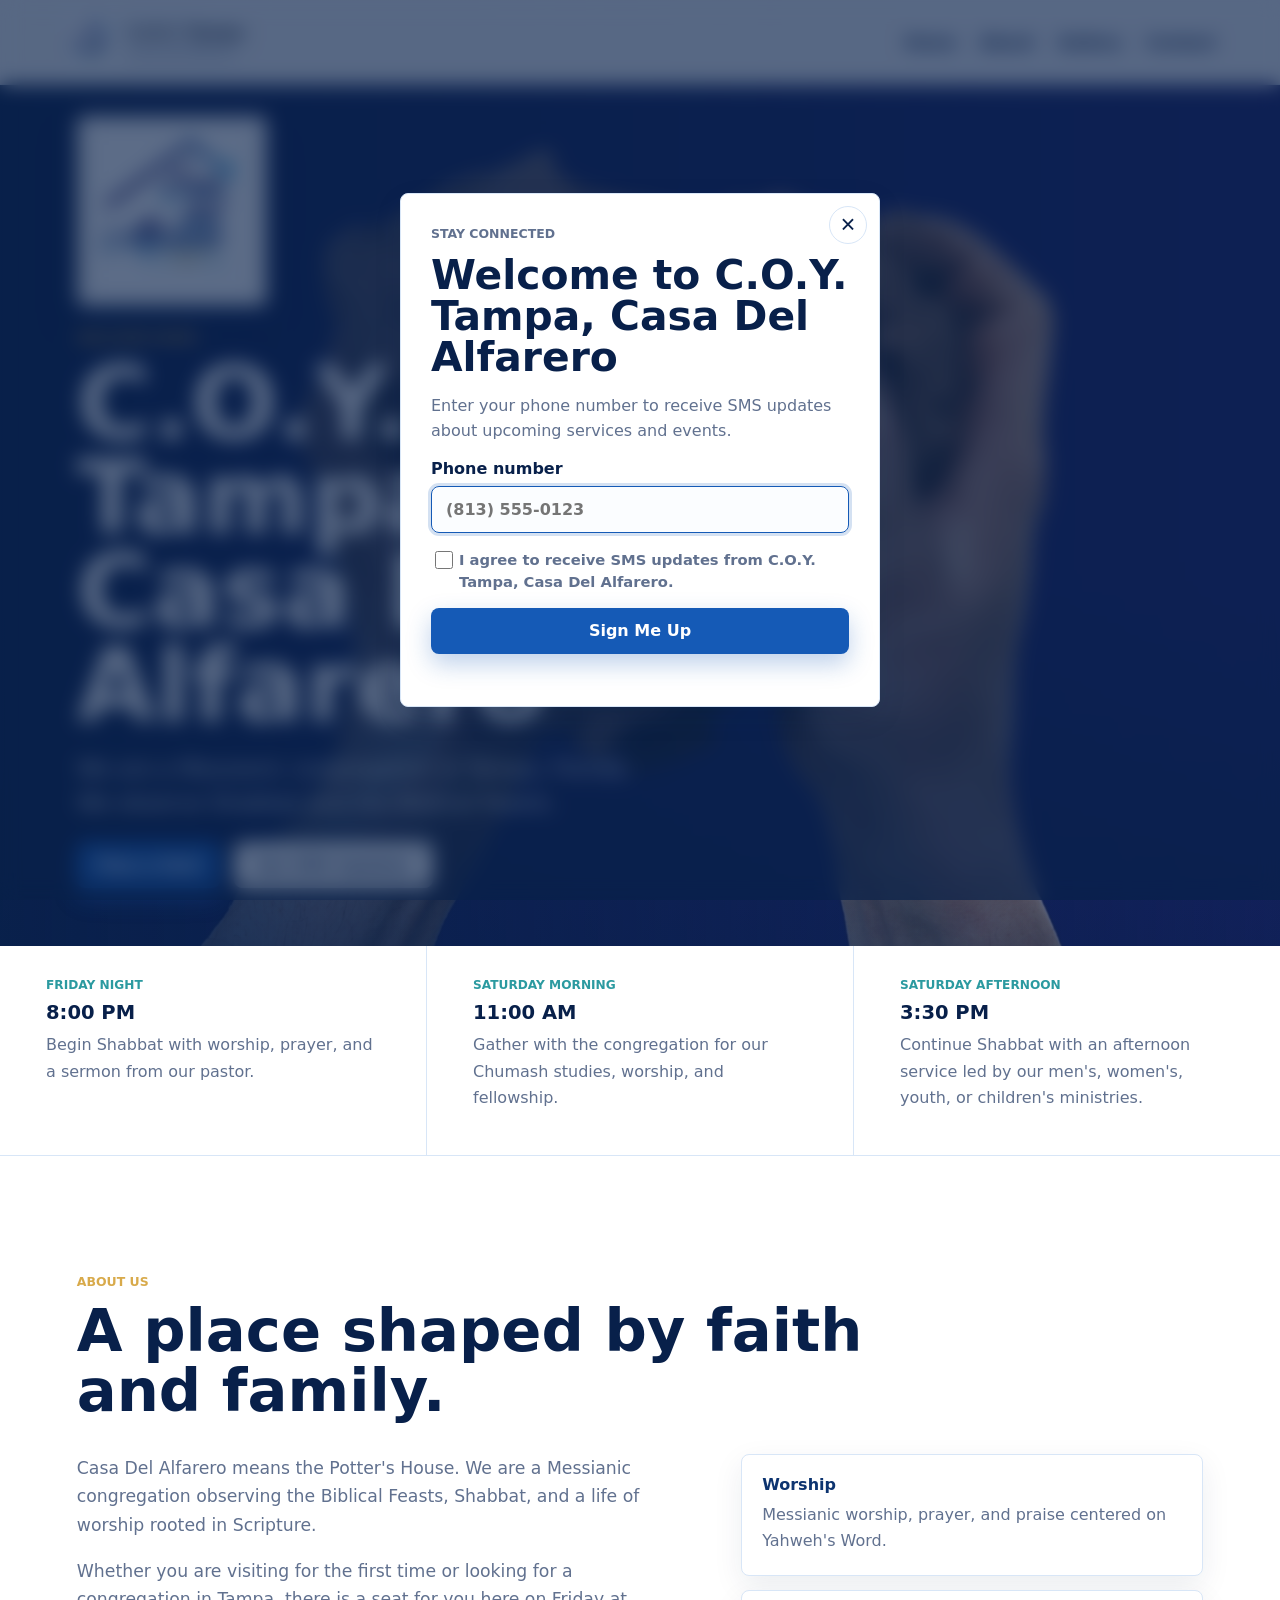
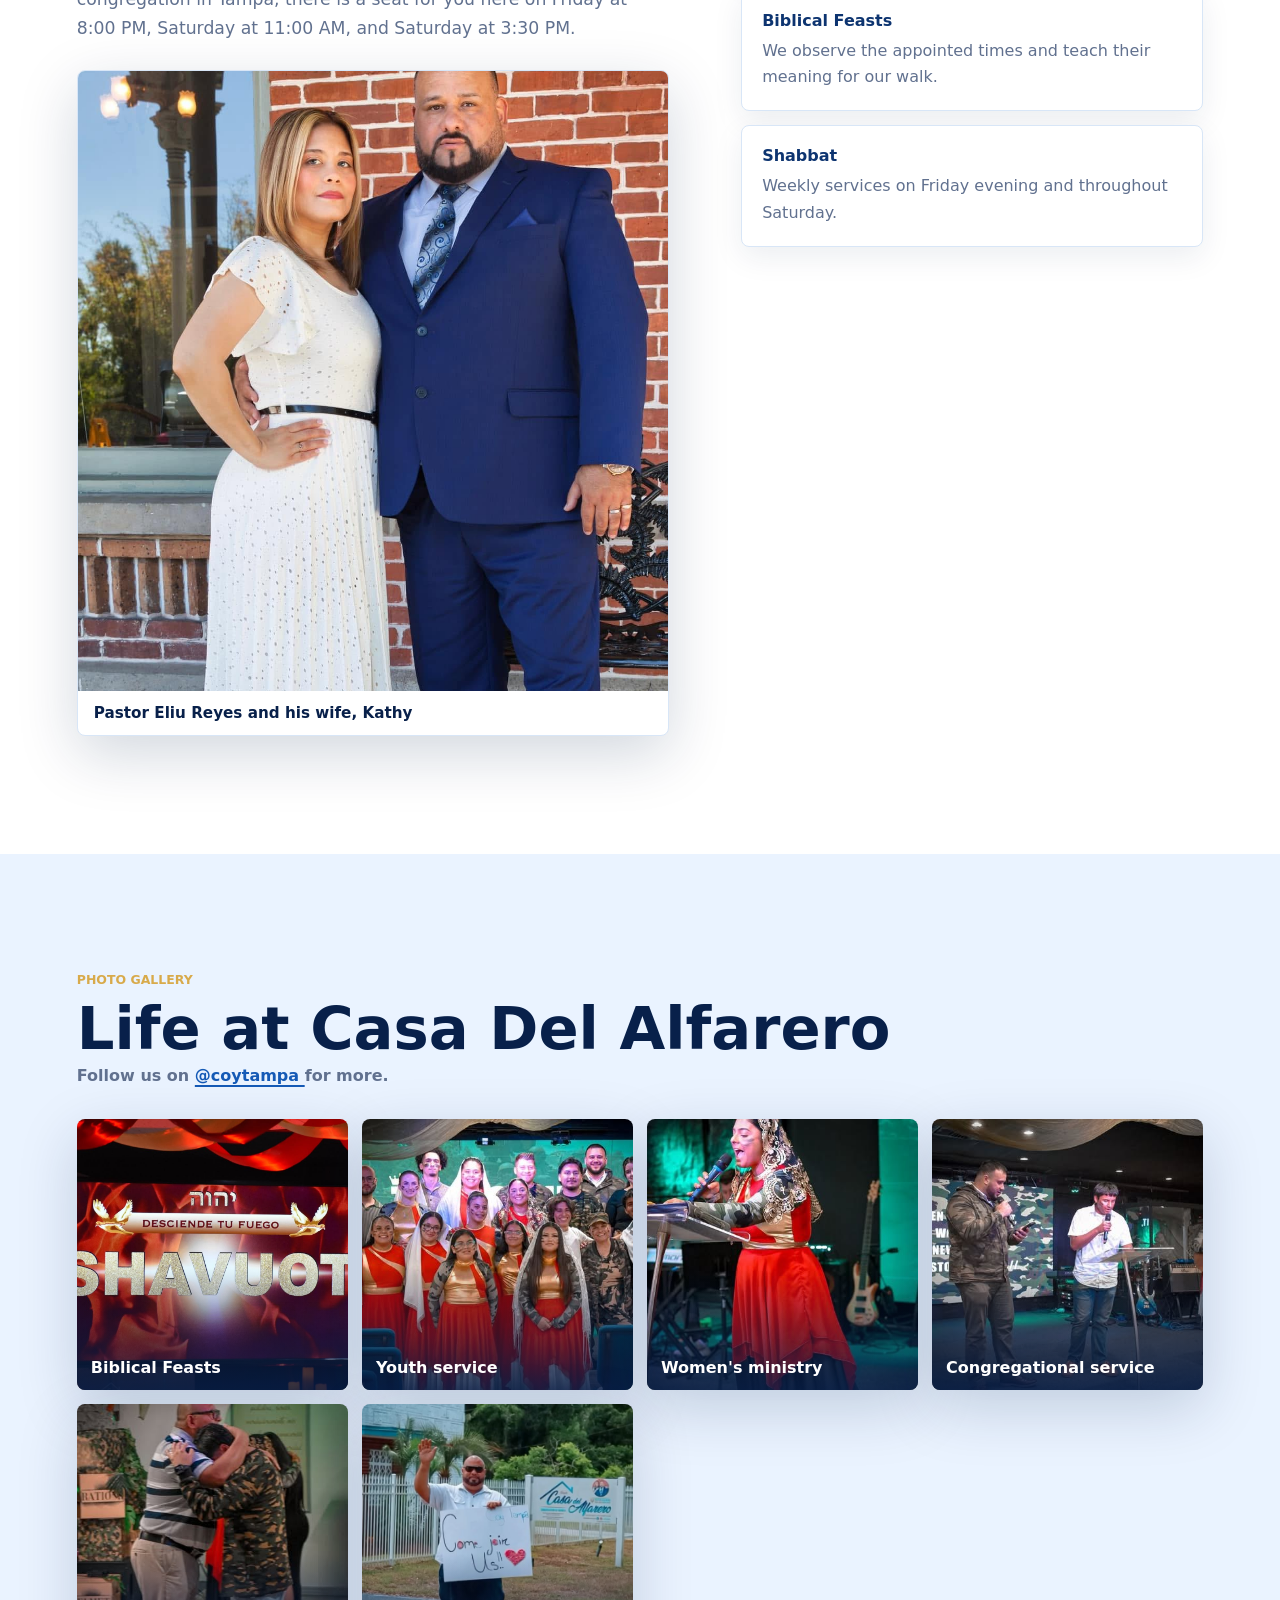
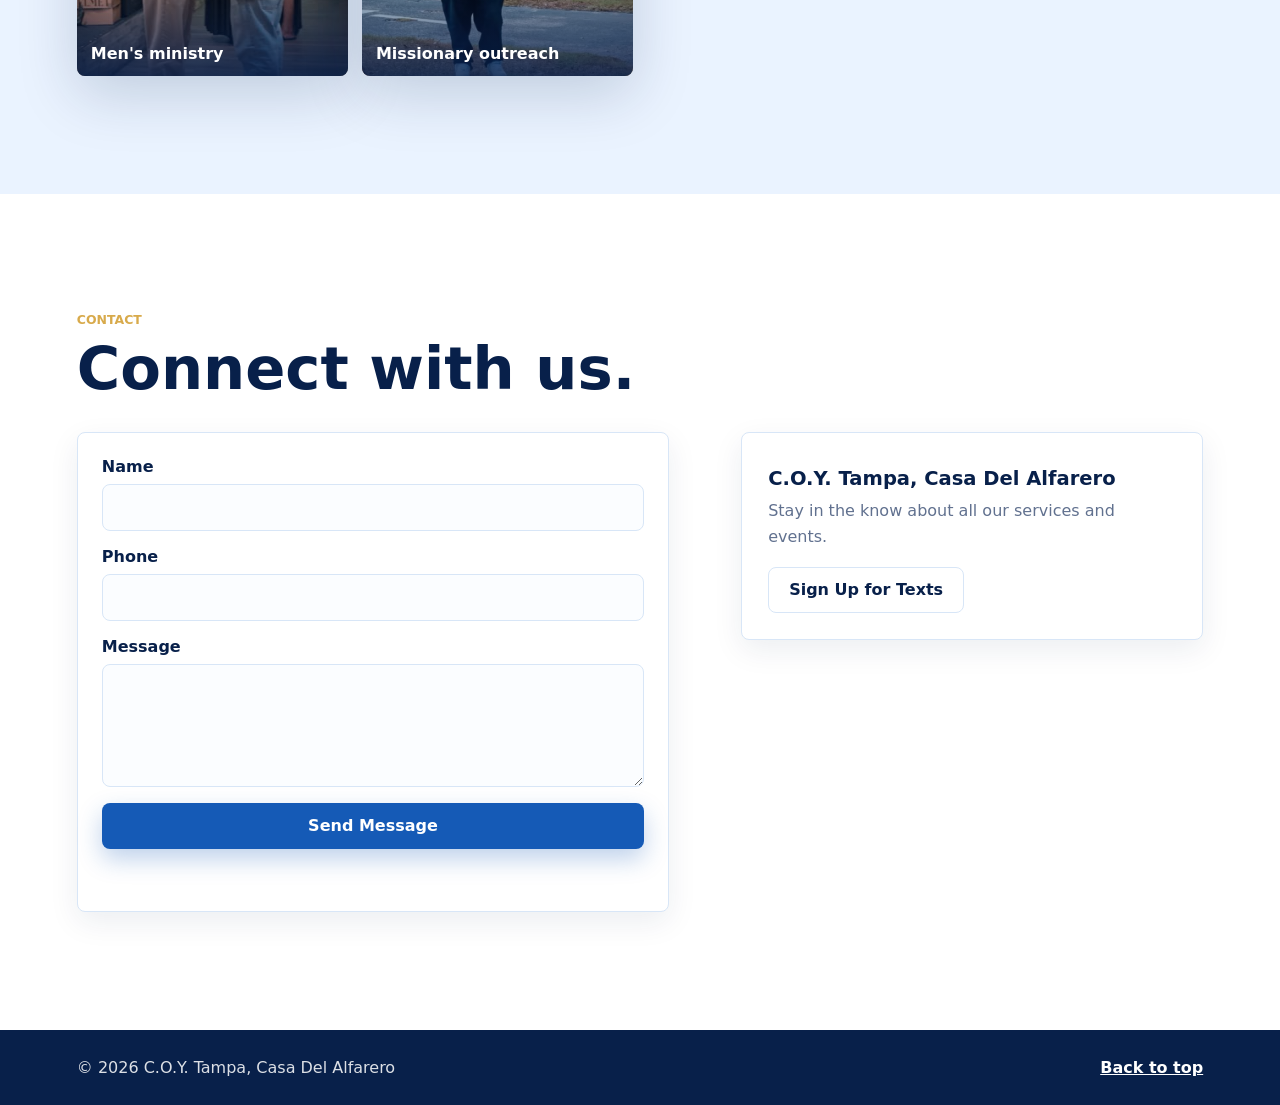
==== index.html @ 186f092a "Force live hero refresh" ====
<!doctype html>
<html lang="en">
  <head>
    <meta charset="UTF-8" />
    <meta name="viewport" content="width=device-width, initial-scale=1.0" />
    <title>C.O.Y. Tampa, Casa Del Alfarero</title>
    <meta
      name="description"
      content="C.O.Y. Tampa, Casa Del Alfarero church website with service updates, events, gallery, and contact information."
    />
    <link rel="stylesheet" href="./styles.css?v=hero-live" />
  </head>
  <body>
    <header class="site-header">
      <a class="brand" href="#home" aria-label="C.O.Y. Tampa, Casa Del Alfarero home">
        <img class="brand-logo" src="./assets/coy-logo.jpg" alt="Casa Del Alfarero C.O.Y. Tampa logo" />
        <span>
          <strong>C.O.Y. Tampa</strong>
          <small>Casa Del Alfarero</small>
        </span>
      </a>
      <nav class="nav-links" aria-label="Primary navigation">
        <a href="#home">Home</a>
        <a href="#about">About</a>
        <a href="#gallery">Gallery</a>
        <a href="#contact">Contact</a>
      </nav>
      <button class="menu-button" type="button" aria-label="Open menu" aria-expanded="false">
        <span></span>
        <span></span>
        <span></span>
      </button>
    </header>

    <main>
      <section id="home" class="hero">
        <div class="hero-bg" role="img" aria-label="Hands shaping clay"></div>
        <div class="hero-overlay"></div>
        <div class="hero-content">
          <img class="hero-logo" src="./assets/coy-logo.jpg" alt="Casa Del Alfarero C.O.Y. Tampa logo" />
          <p class="eyebrow" data-content="hero.eyebrow">Welcome home</p>
          <h1 data-content="hero.title">C.O.Y. Tampa, Casa Del Alfarero</h1>
          <p class="hero-copy" data-content="hero.copy">
            We are a Messianic congregation in Tampa, Florida. We observe Shabbat and the
            Biblical Feasts.
          </p>
          <div class="hero-actions">
            <a class="button primary" href="#contact">Plan a Visit</a>
            <button class="button secondary" type="button" data-open-signup>Get SMS Updates</button>
          </div>
        </div>
      </section>

      <section class="info-band" aria-label="Quick service information">
        <article>
          <span data-content="services.0.label">Friday night</span>
          <strong data-content="services.0.time">8:00 PM</strong>
          <p data-content="services.0.description">Begin Shabbat with worship, prayer, and a sermon from our pastor.</p>
        </article>
        <article>
          <span data-content="services.1.label">Saturday morning</span>
          <strong data-content="services.1.time">11:00 AM</strong>
          <p data-content="services.1.description">Gather with the congregation for our Chumash studies, worship, and fellowship.</p>
        </article>
        <article>
          <span data-content="services.2.label">Saturday afternoon</span>
          <strong data-content="services.2.time">3:30 PM</strong>
          <p data-content="services.2.description">Continue Shabbat with an afternoon service led by our men's, women's, youth, or children's ministries.</p>
        </article>
      </section>

      <section id="about" class="section about-section">
        <div class="section-heading">
          <p class="eyebrow" data-content="about.eyebrow">About us</p>
          <h2 data-content="about.heading">A place shaped by faith and family.</h2>
        </div>
        <div class="about-grid">
          <div>
            <p data-content="about.paragraphs.0">
              Casa Del Alfarero means the Potter's House. We are a Messianic congregation
              observing the Biblical Feasts, Shabbat, and a life of worship rooted in Scripture.
            </p>
            <p data-content="about.paragraphs.1">
              Whether you are visiting for the first time or looking for a congregation in Tampa,
              there is a seat for you here on Friday at 8:00 PM, Saturday at 11:00 AM, and
              Saturday at 3:30 PM.
            </p>
            <figure class="pastor-photo">
              <img
                src="./assets/pastor-elihu-kathy.jpg"
                alt="Pastor Eliu Reyes and his wife Kathy"
              />
              <figcaption>Pastor Eliu Reyes and his wife, Kathy</figcaption>
            </figure>
          </div>
          <div class="values">
            <div>
              <strong>Worship</strong>
              <span>Messianic worship, prayer, and praise centered on Yahweh's Word.</span>
            </div>
            <div>
              <strong>Biblical Feasts</strong>
              <span>We observe the appointed times and teach their meaning for our walk.</span>
            </div>
            <div>
              <strong>Shabbat</strong>
              <span>Weekly services on Friday evening and throughout Saturday.</span>
            </div>
          </div>
        </div>
      </section>

      <section id="gallery" class="section gallery-section">
        <div class="section-heading gallery-heading">
          <div>
            <p class="eyebrow" data-content="gallery.eyebrow">Photo gallery</p>
            <h2 data-content="gallery.heading">Life at Casa Del Alfarero</h2>
            <p class="gallery-follow">
              <span data-content="gallery.followPrefix">Follow us on</span>
              <a href="https://www.instagram.com/coytampa/" target="_blank" rel="noreferrer">
                @coytampa
              </a>
              <span data-content="gallery.followSuffix">for more.</span>
            </p>
          </div>
        </div>
        <div class="gallery-status" data-gallery-status hidden></div>
        <div class="gallery-grid" data-gallery-grid aria-live="polite"></div>
      </section>

      <section id="contact" class="section contact-section">
        <div class="section-heading">
          <p class="eyebrow" data-content="contact.eyebrow">Contact</p>
          <h2 data-content="contact.heading">Connect with us.</h2>
        </div>
        <div class="contact-layout">
          <form class="contact-form" data-contact-form>
            <label>
              Name
              <input type="text" name="name" autocomplete="name" required />
            </label>
            <label>
              Phone
              <input type="tel" name="phone" autocomplete="tel" required />
            </label>
            <label>
              Message
              <textarea name="message" rows="5" required></textarea>
            </label>
            <button class="button primary" type="submit">Send Message</button>
            <p class="form-note" data-contact-note></p>
          </form>
          <aside class="contact-card">
            <strong data-content="contact.cardTitle">C.O.Y. Tampa, Casa Del Alfarero</strong>
            <p data-content="contact.cardText">Stay in the know about all our services and events.</p>
            <button class="button secondary" type="button" data-open-signup>Sign Up for Texts</button>
          </aside>
        </div>
      </section>
    </main>

    <footer class="site-footer">
      <span>© <span data-year></span> C.O.Y. Tampa, Casa Del Alfarero</span>
      <a href="#home">Back to top</a>
    </footer>

    <div class="modal-shell" data-signup-modal aria-hidden="true">
      <div class="modal-backdrop" data-close-signup></div>
      <section class="signup-modal" role="dialog" aria-modal="true" aria-labelledby="signup-title">
        <button class="modal-close" type="button" aria-label="Close signup" data-close-signup>×</button>
        <p class="eyebrow">Stay connected</p>
        <h2 id="signup-title">Welcome to C.O.Y. Tampa, Casa Del Alfarero</h2>
        <p>
          Enter your phone number to receive SMS updates about upcoming services and events.
        </p>
        <form name="sms-signup" data-sms-form>
          <label>
            Phone number
            <input
              type="tel"
              name="phone"
              inputmode="tel"
              autocomplete="tel"
              placeholder="(813) 555-0123"
              required
            />
          </label>
          <label class="checkbox-row">
            <input type="checkbox" name="consent" required />
            <span>I agree to receive SMS updates from C.O.Y. Tampa, Casa Del Alfarero.</span>
          </label>
          <button class="button primary full" type="submit">Sign Me Up</button>
          <p class="form-note" data-sms-note></p>
        </form>
      </section>
    </div>

    <script src="./config.js?v=2"></script>
    <script src="./script.js?v=2"></script>
  </body>
</html>
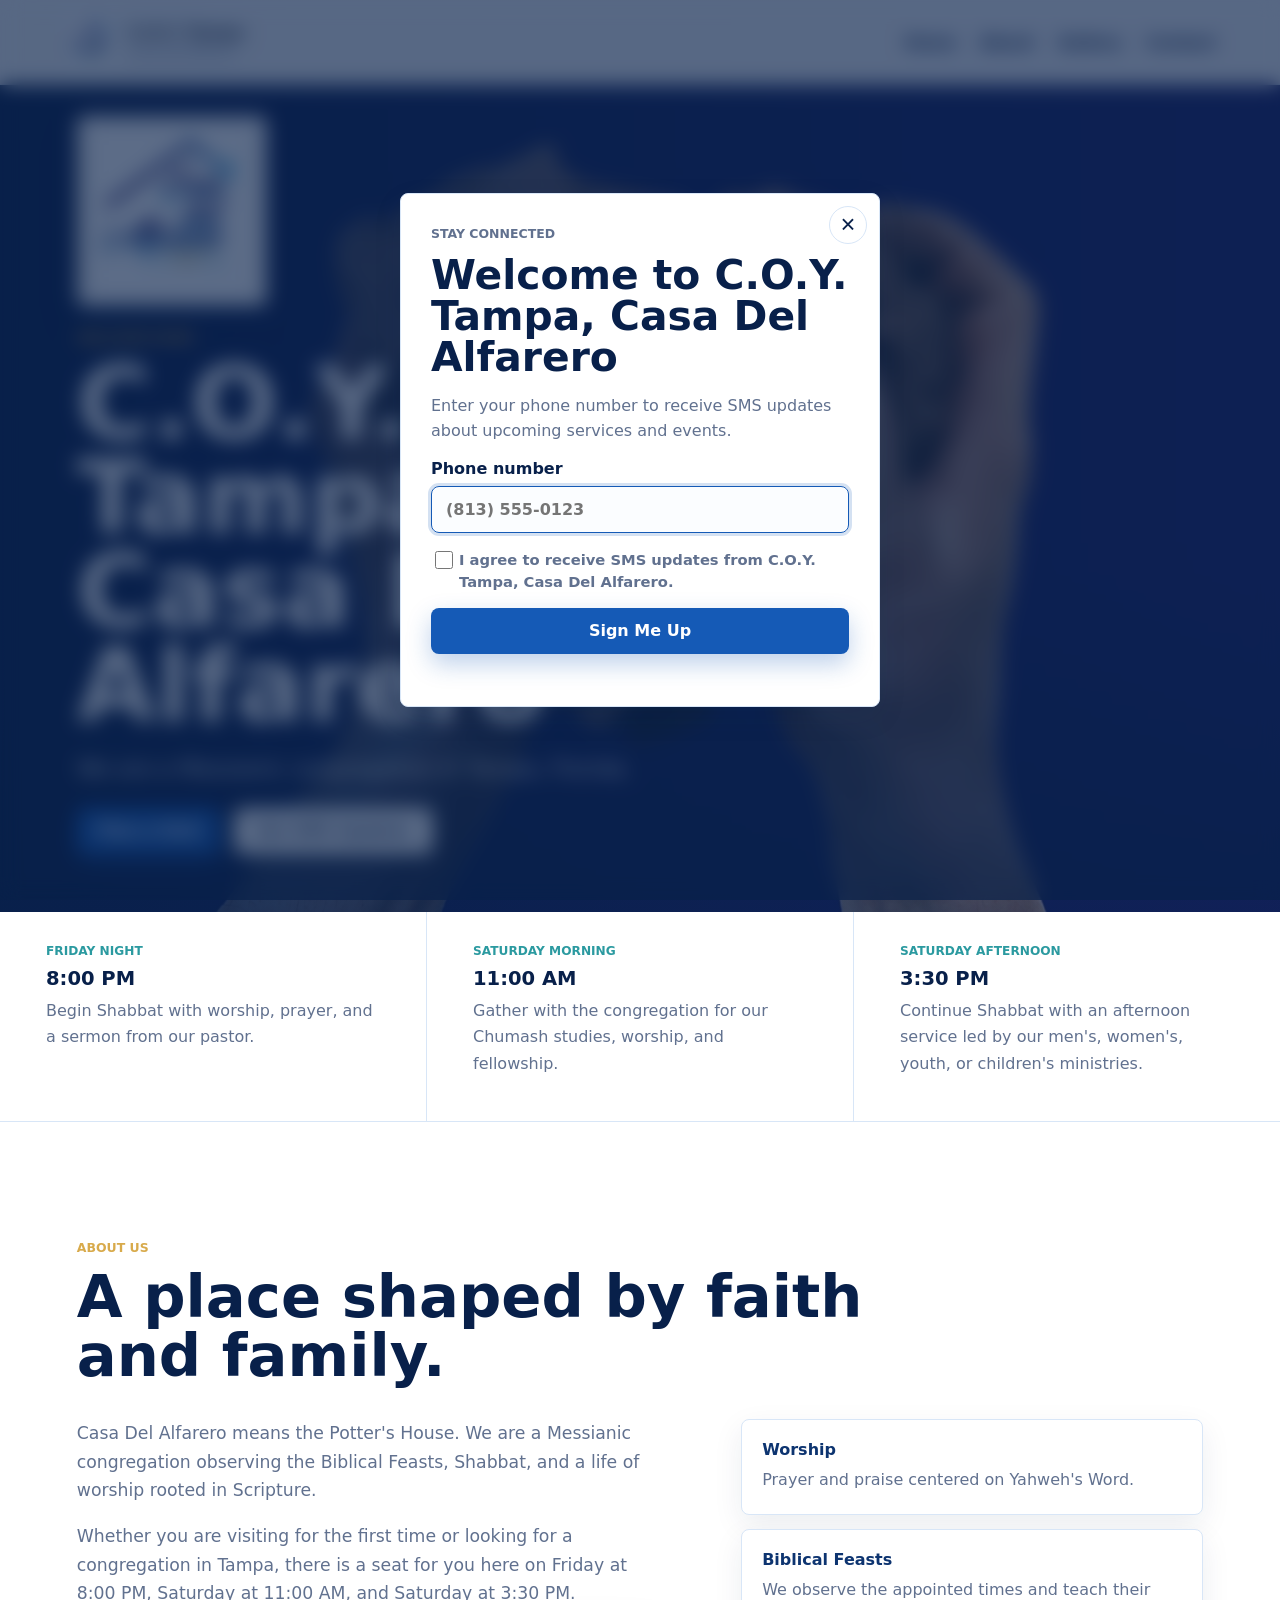
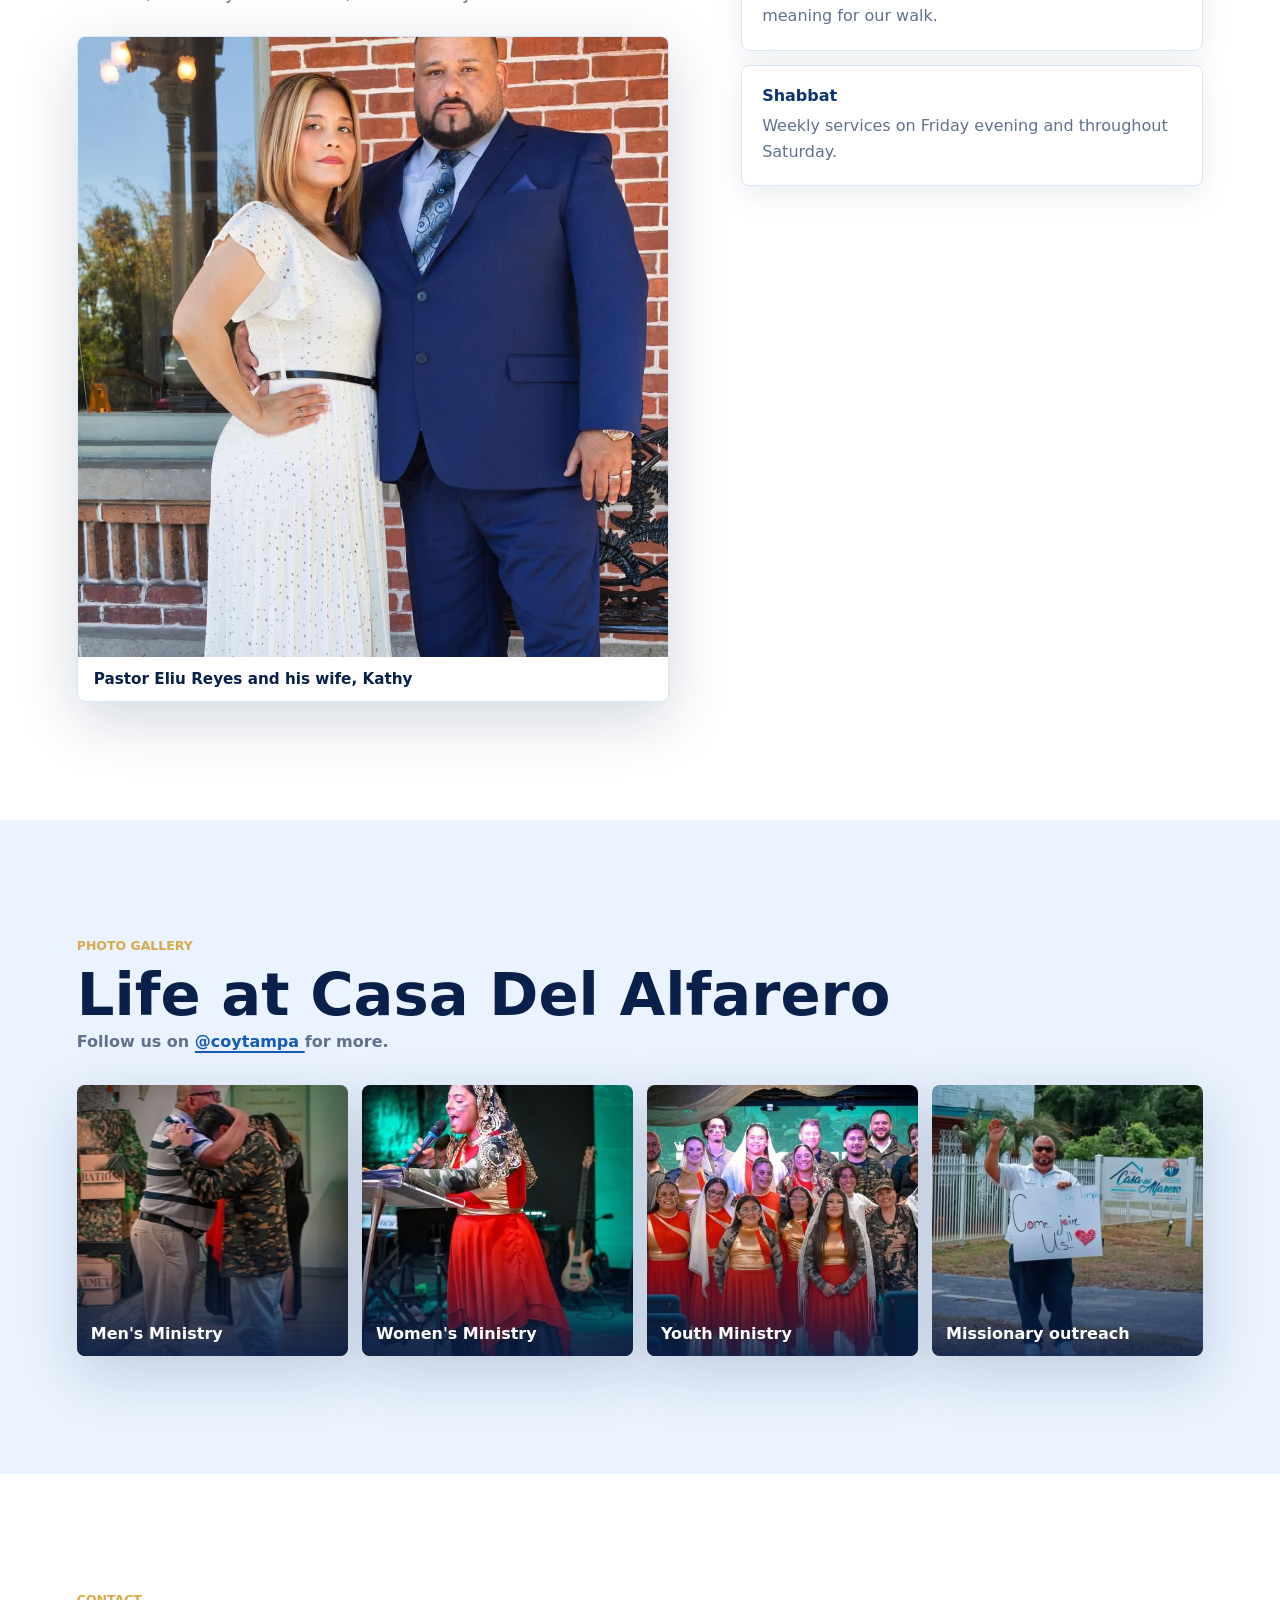
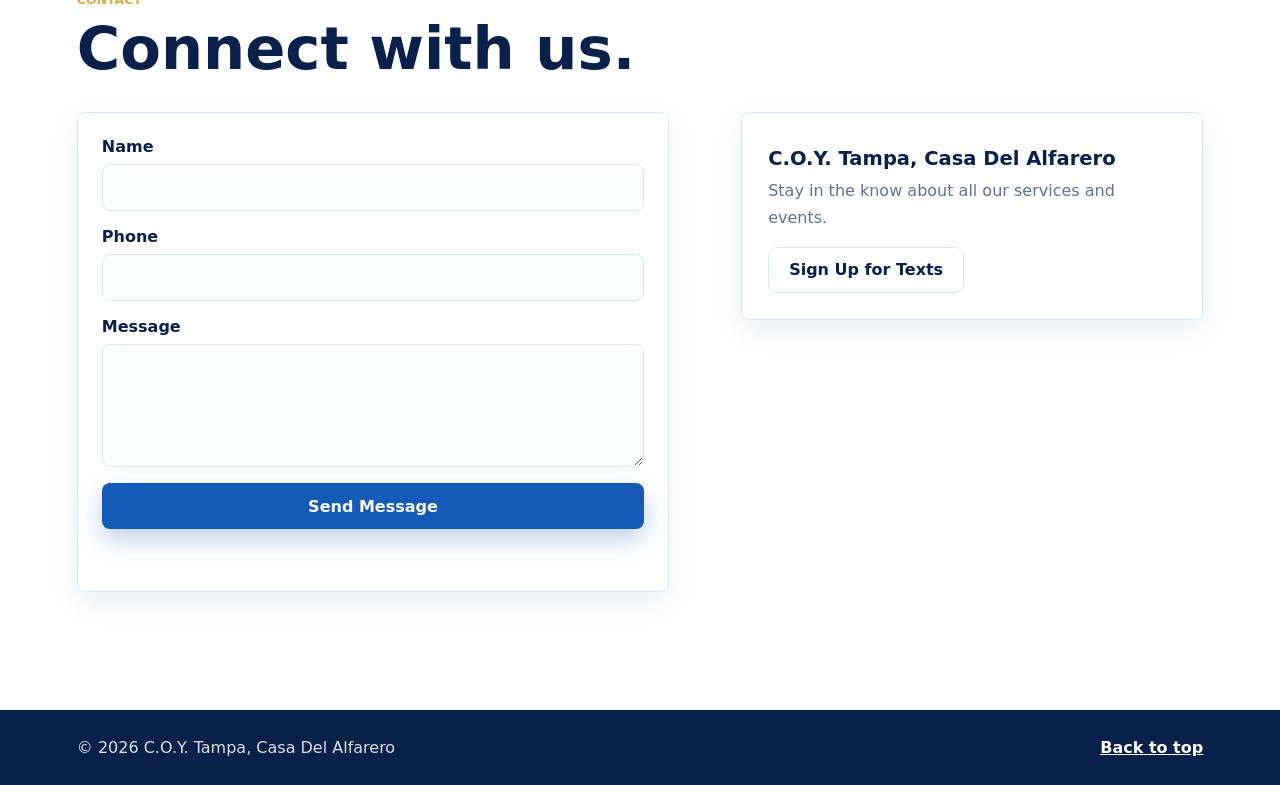
==== commit 454fff0a: "Update worship description in index.html" ====
--- a/index.html
+++ b/index.html
@@ -41,8 +41,7 @@
           <p class="eyebrow" data-content="hero.eyebrow">Welcome home</p>
           <h1 data-content="hero.title">C.O.Y. Tampa, Casa Del Alfarero</h1>
           <p class="hero-copy" data-content="hero.copy">
-            We are a Messianic congregation in Tampa, Florida. We observe Shabbat and the
-            Biblical Feasts.
+            We are a Messianic congregation in Tampa, Florida.
           </p>
           <div class="hero-actions">
             <a class="button primary" href="#contact">Plan a Visit</a>
@@ -96,7 +95,7 @@
           <div class="values">
             <div>
               <strong>Worship</strong>
-              <span>Messianic worship, prayer, and praise centered on Yahweh's Word.</span>
+              <span>Prayer and praise centered on Yahweh's Word.</span>
             </div>
             <div>
               <strong>Biblical Feasts</strong>
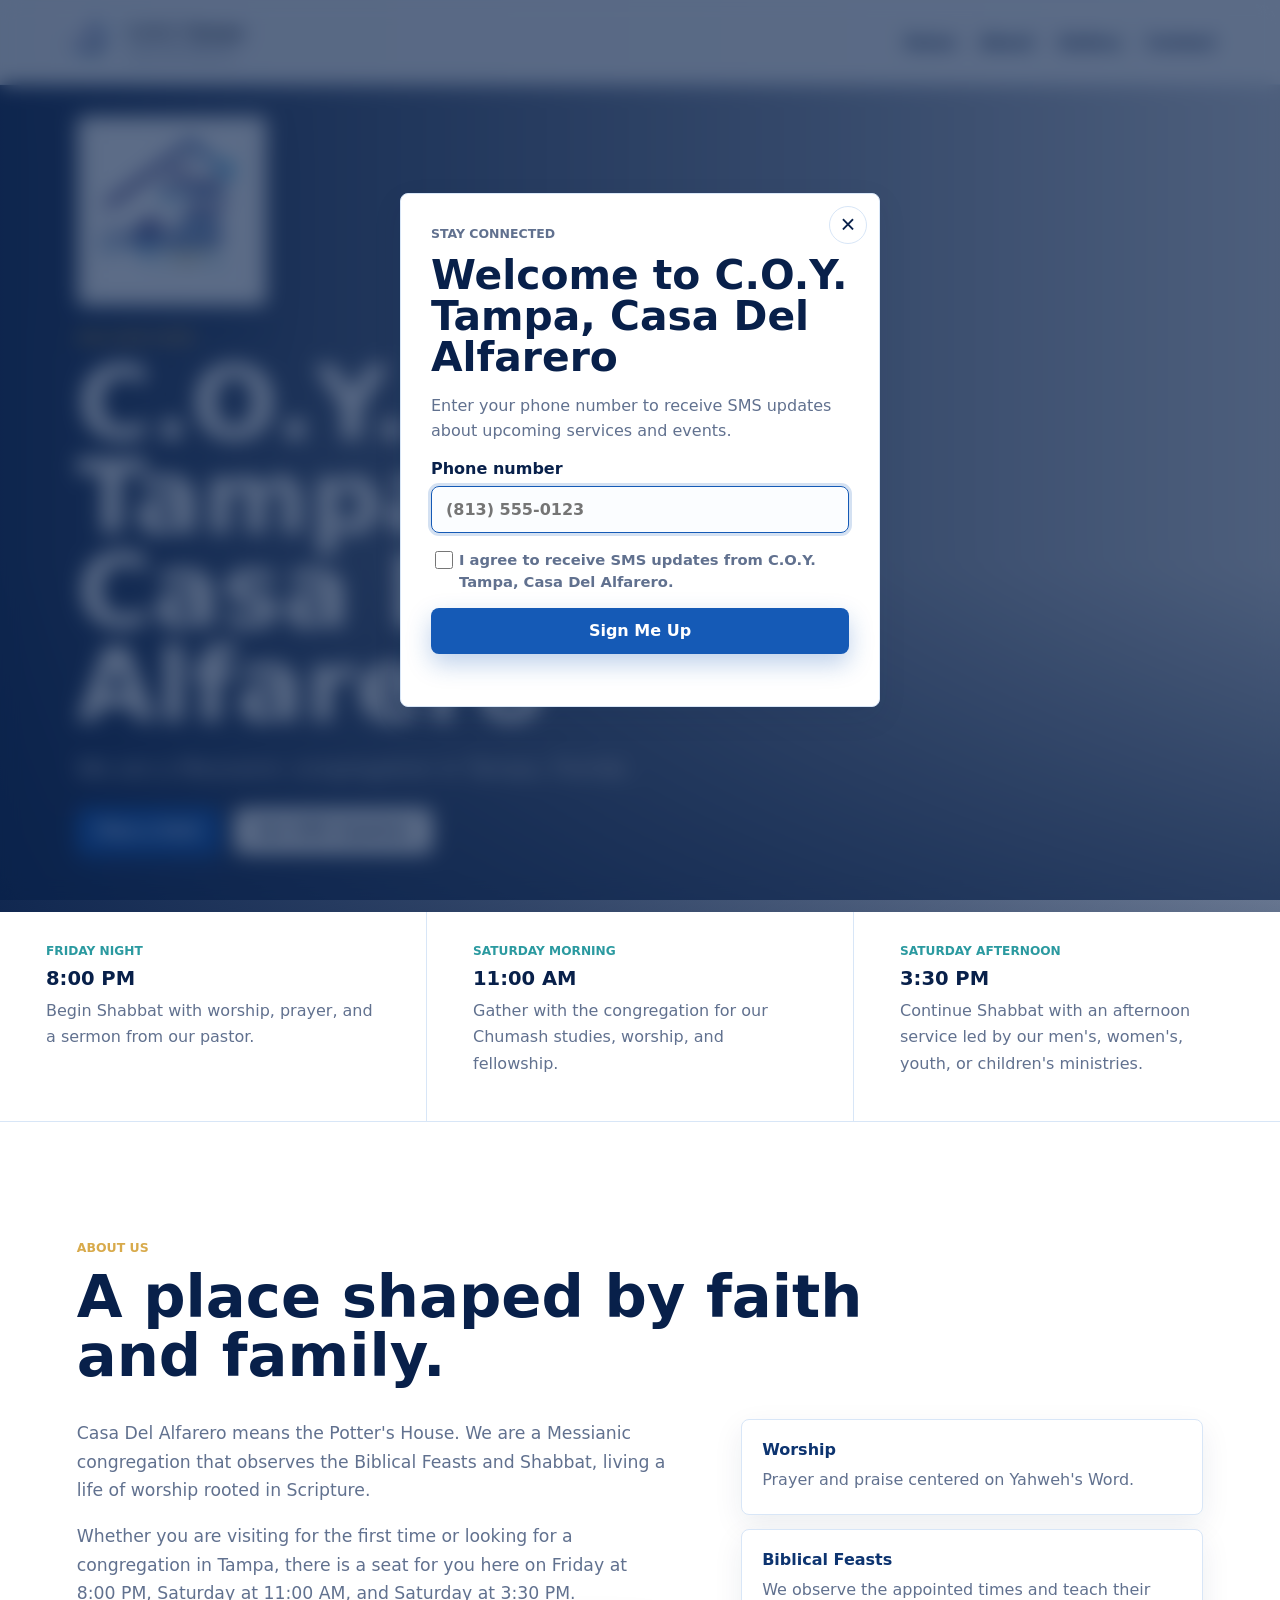
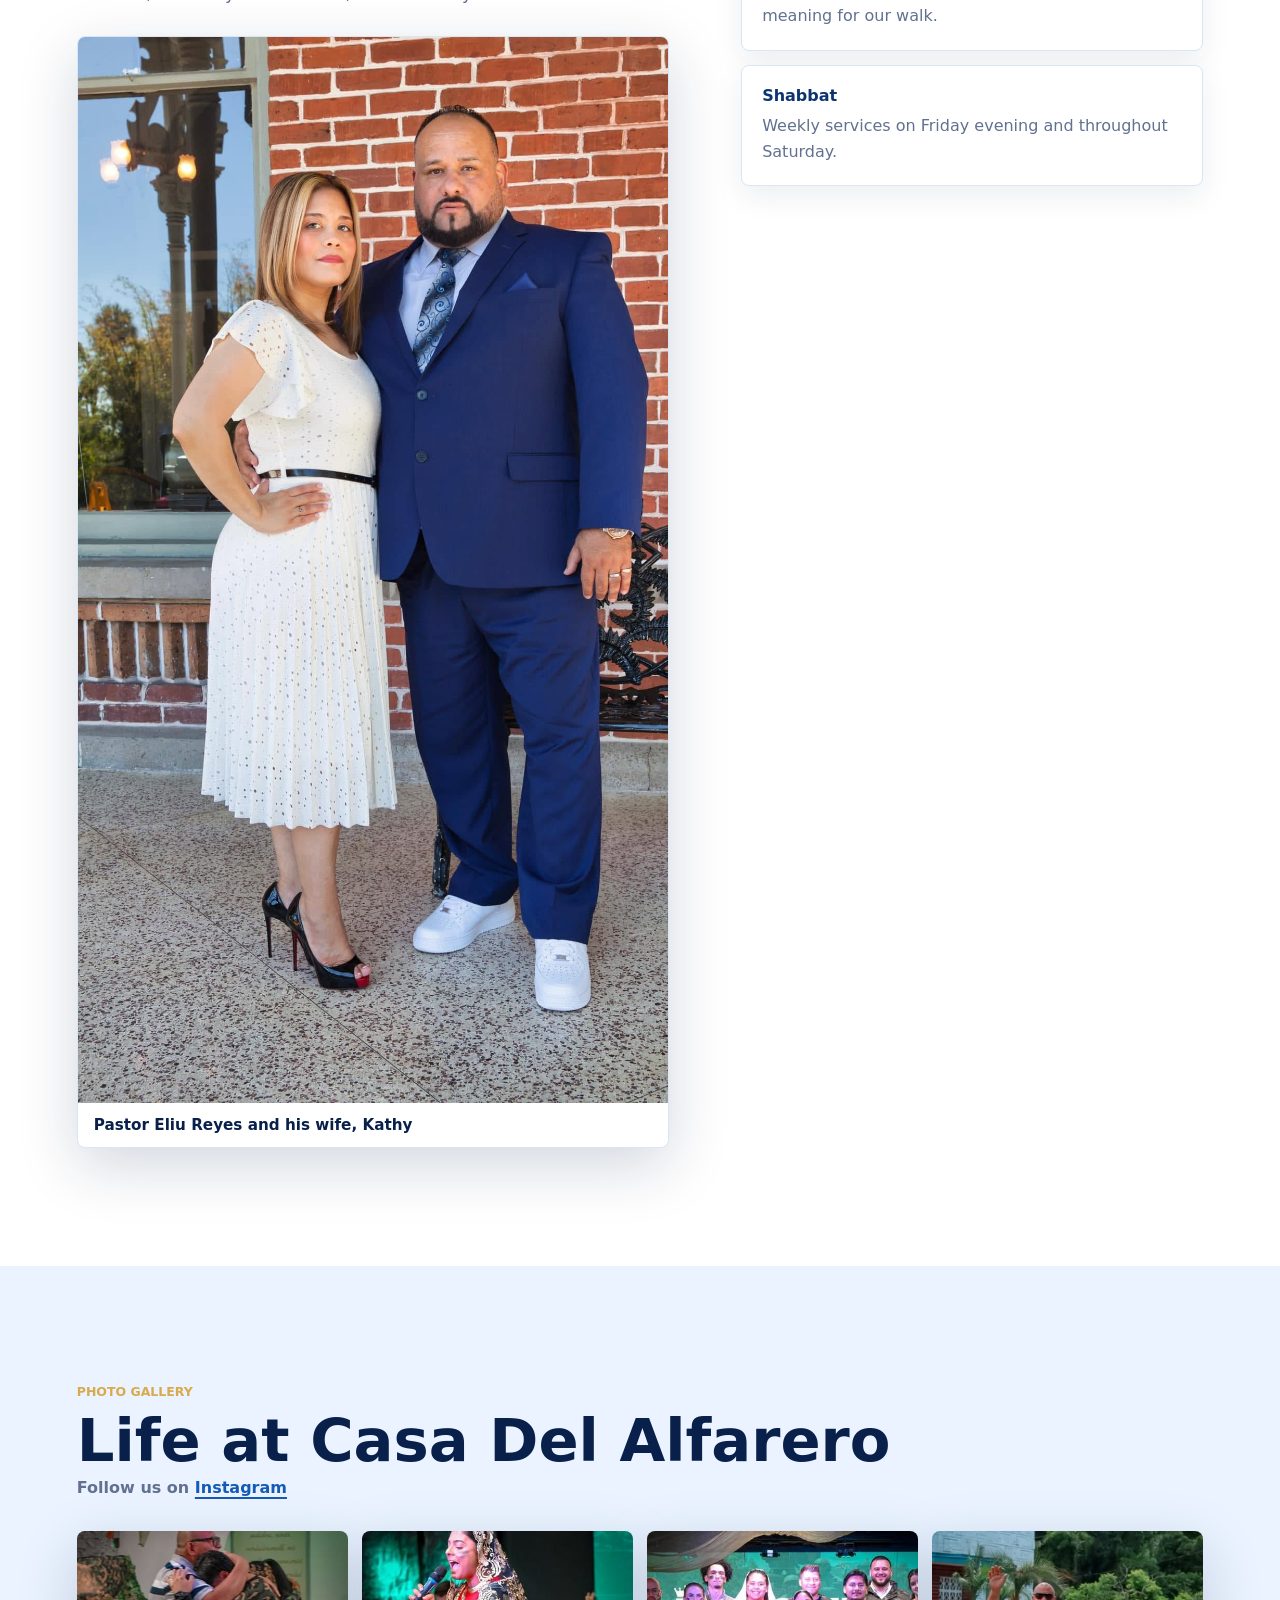
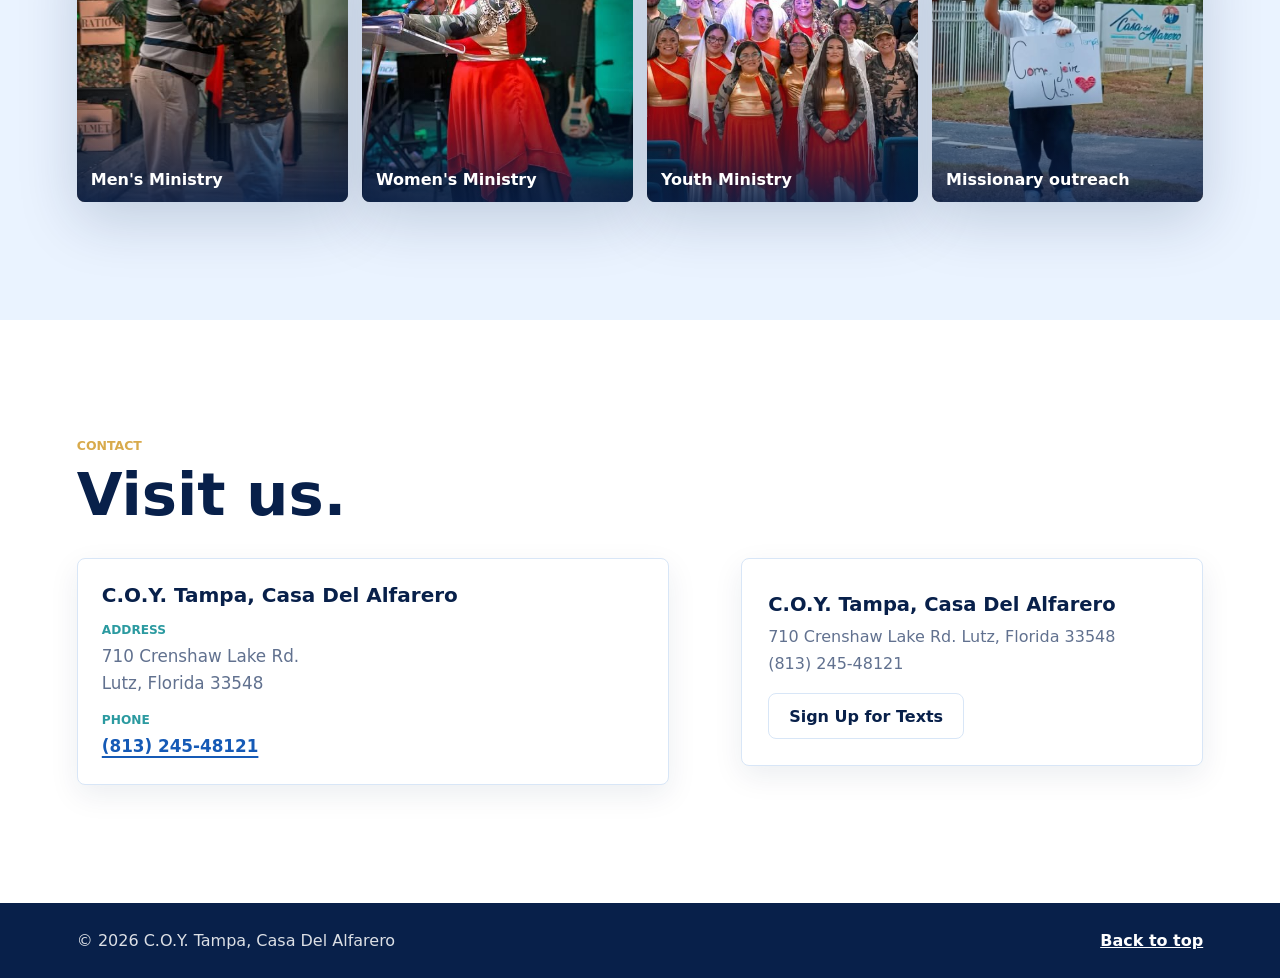
==== commit d1340b35: "Update contact form and content in index.html" ====
--- a/index.html
+++ b/index.html
@@ -77,7 +77,7 @@
           <div>
             <p data-content="about.paragraphs.0">
               Casa Del Alfarero means the Potter's House. We are a Messianic congregation
-              observing the Biblical Feasts, Shabbat, and a life of worship rooted in Scripture.
+              that observes the Biblical Feasts and Shabbat, living a life of worship rooted in Scripture.
             </p>
             <p data-content="about.paragraphs.1">
               Whether you are visiting for the first time or looking for a congregation in Tampa,
@@ -117,9 +117,9 @@
             <p class="gallery-follow">
               <span data-content="gallery.followPrefix">Follow us on</span>
               <a href="https://www.instagram.com/coytampa/" target="_blank" rel="noreferrer">
-                @coytampa
+                Instagram
               </a>
-              <span data-content="gallery.followSuffix">for more.</span>
+              <span data-content="gallery.followSuffix"></span>
             </p>
           </div>
         </div>
@@ -133,18 +133,29 @@
           <h2 data-content="contact.heading">Connect with us.</h2>
         </div>
         <div class="contact-layout">
-          <form class="contact-form" data-contact-form>
+          <div class="contact-info">
+            <strong>C.O.Y. Tampa, Casa Del Alfarero</strong>
+            <div>
+              <span>Address</span>
+              <p>710 Crenshaw Lake Rd.<br />Lutz, Florida 33548</p>
+            </div>
+            <div>
+              <span>Phone</span>
+              <p><a href="tel:+181324548121">(813) 245-48121</a></p>
+            </div>
+          </div>
+          <form class="contact-form is-hidden" data-contact-form>
             <label>
               Name
-              <input type="text" name="name" autocomplete="name" required />
+              <input type="text" name="name" autocomplete="name" />
             </label>
             <label>
               Phone
-              <input type="tel" name="phone" autocomplete="tel" required />
+              <input type="tel" name="phone" autocomplete="tel" />
             </label>
             <label>
               Message
-              <textarea name="message" rows="5" required></textarea>
+              <textarea name="message" rows="5"></textarea>
             </label>
             <button class="button primary" type="submit">Send Message</button>
             <p class="form-note" data-contact-note></p>
--- a/styles.css
+++ b/styles.css
@@ -124,7 +124,7 @@
 }
 
 .hero-bg {
-  background-image: url("[data-uri]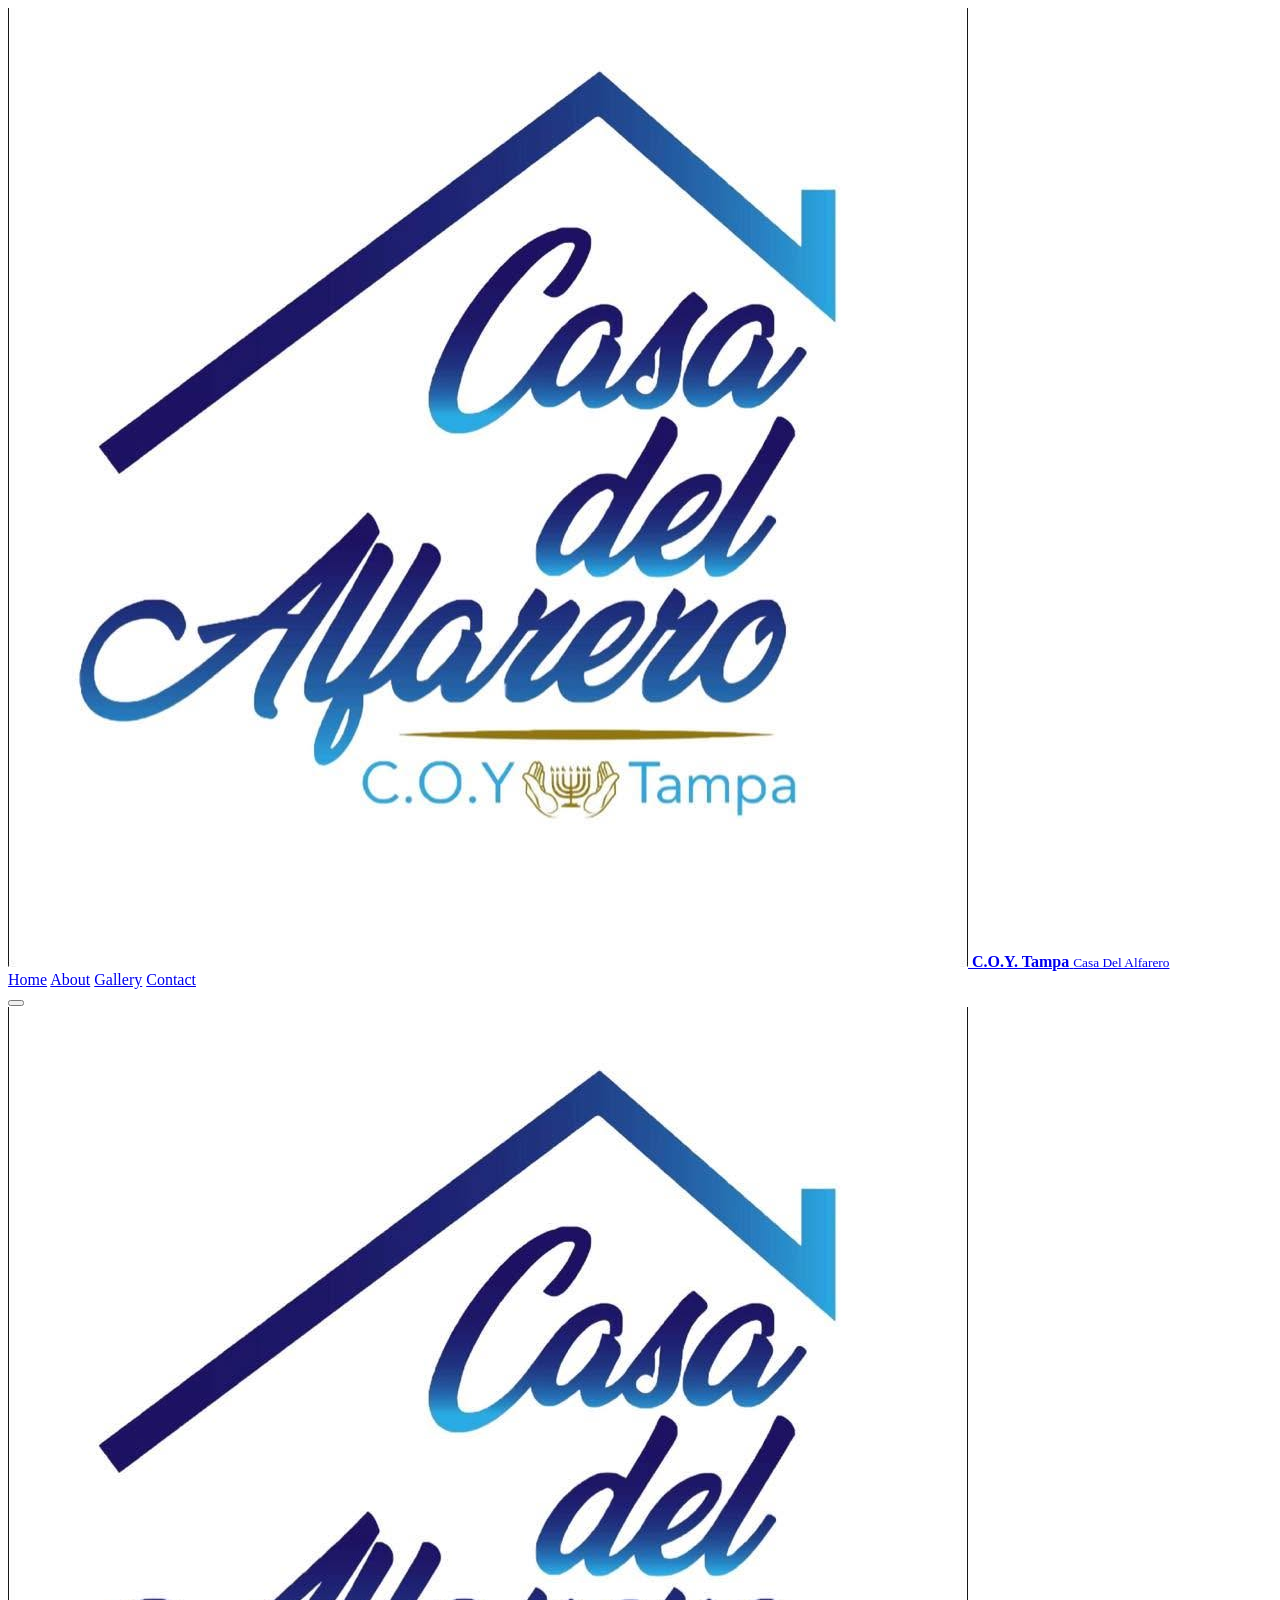
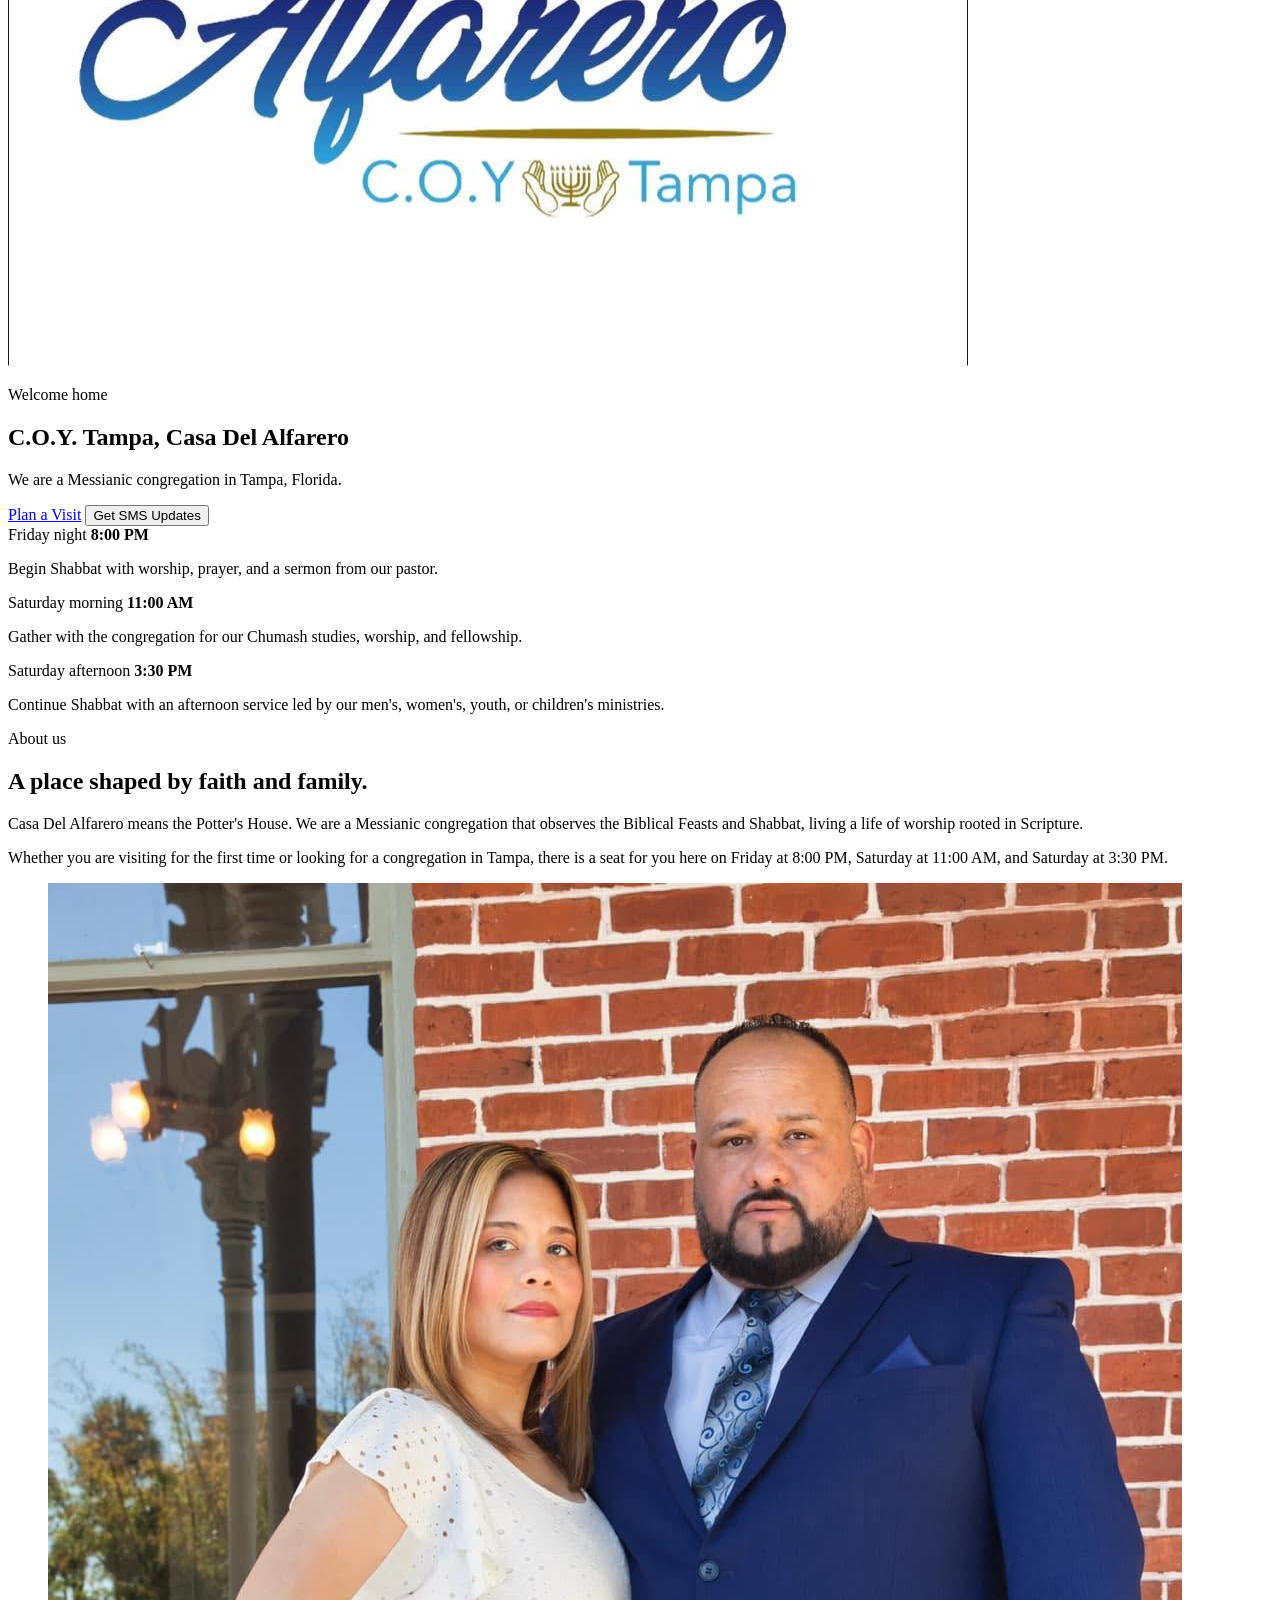
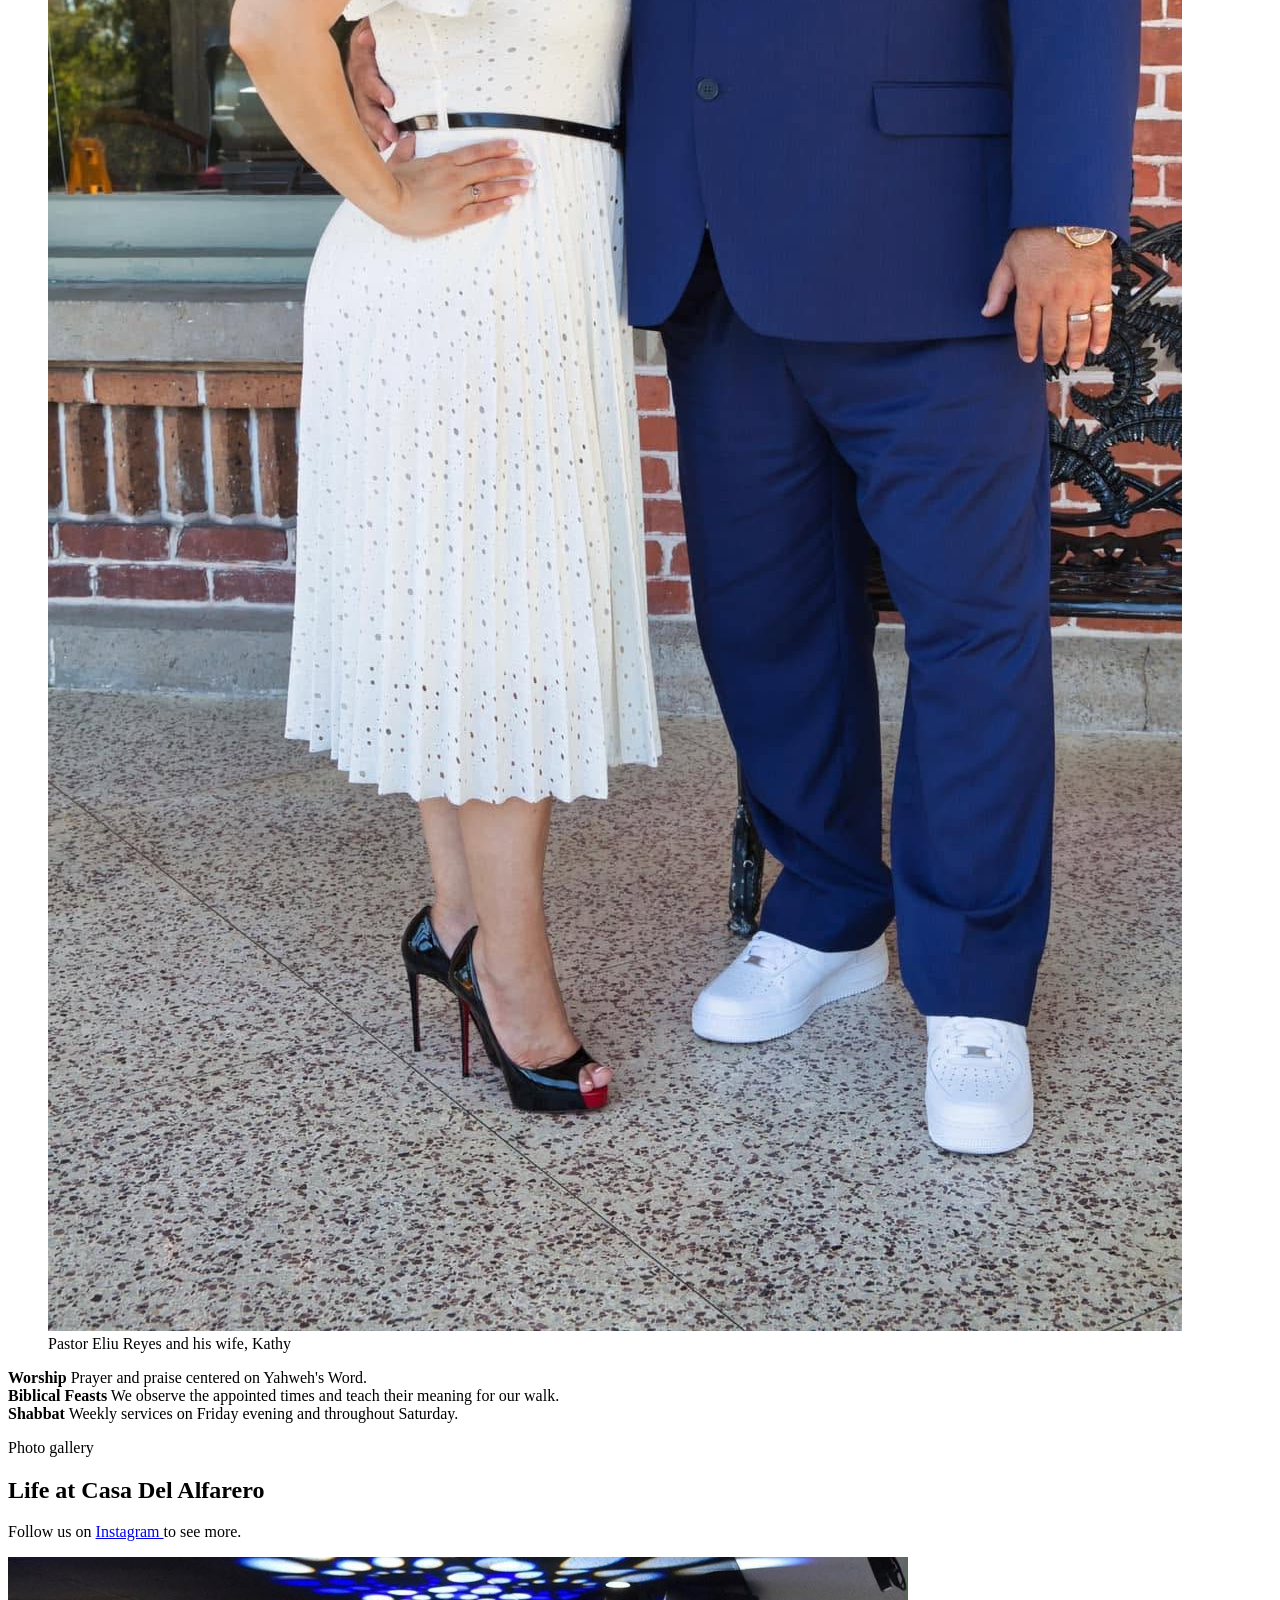
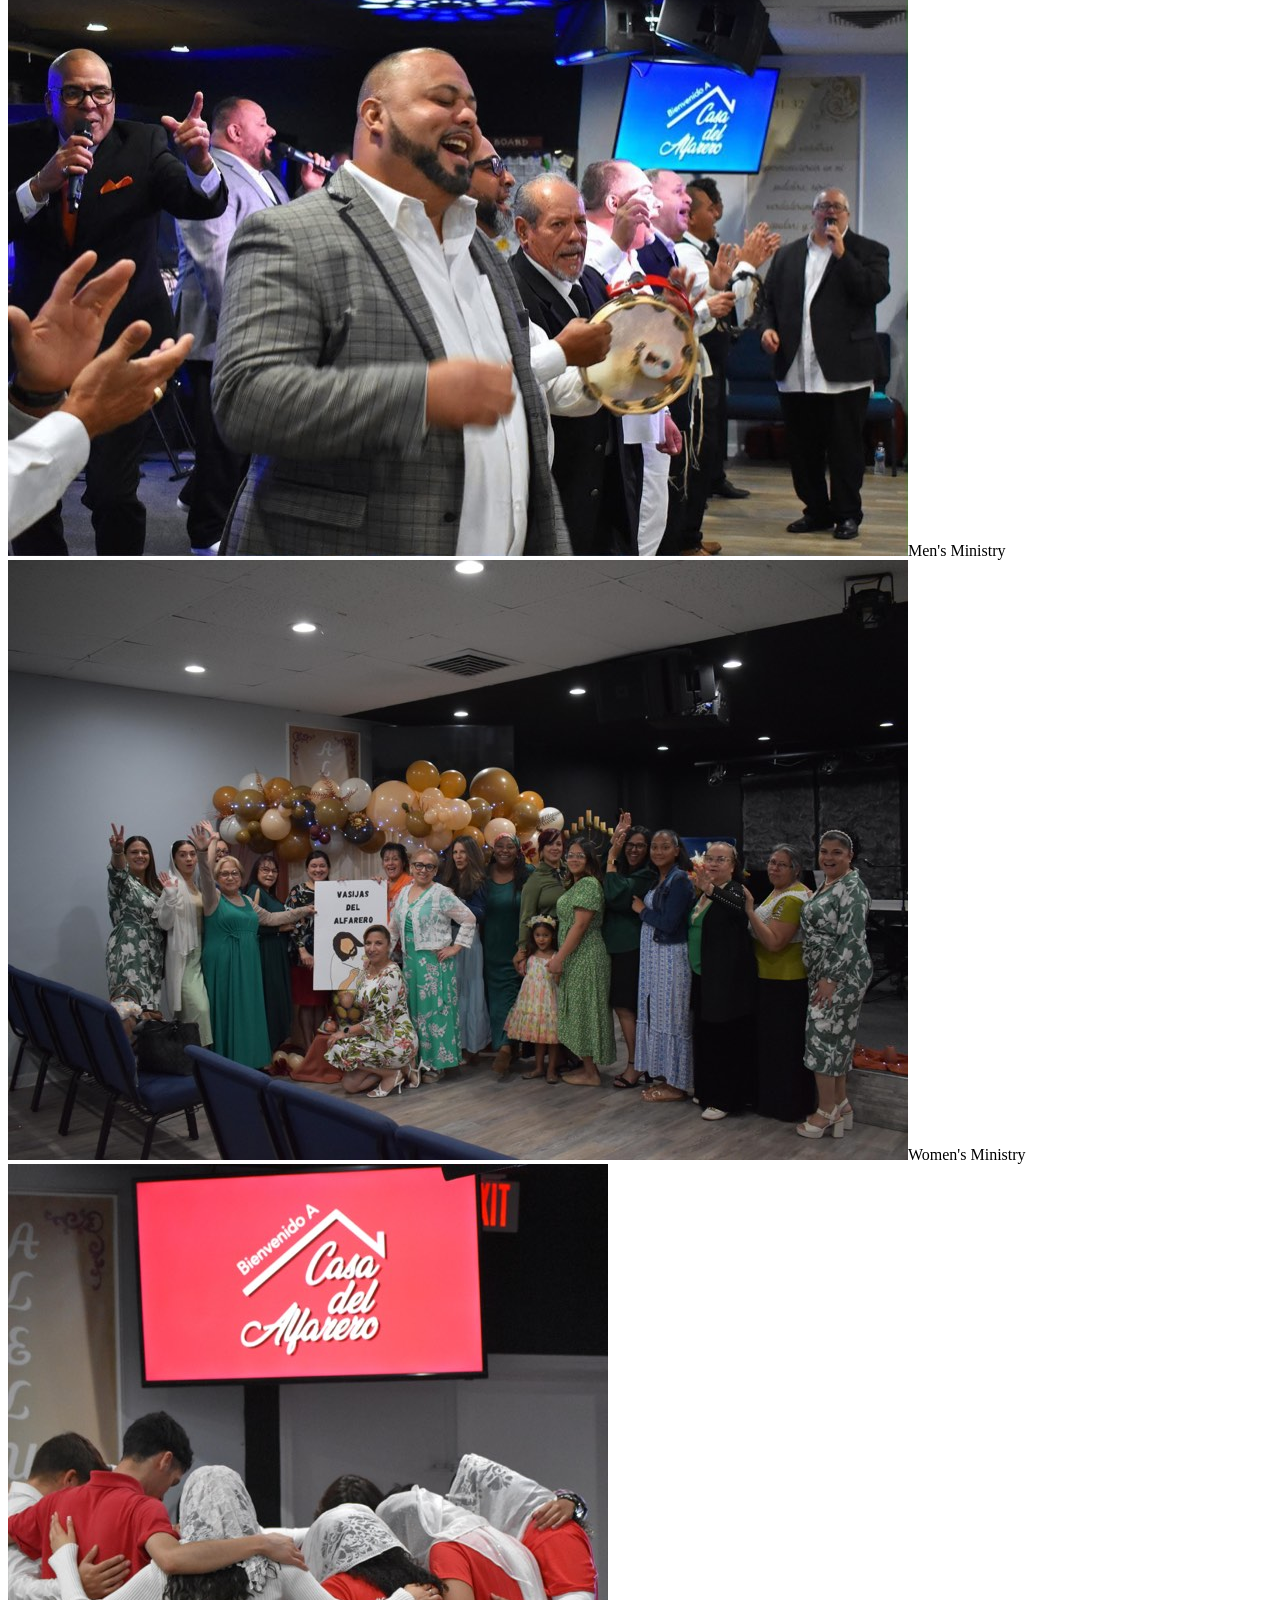
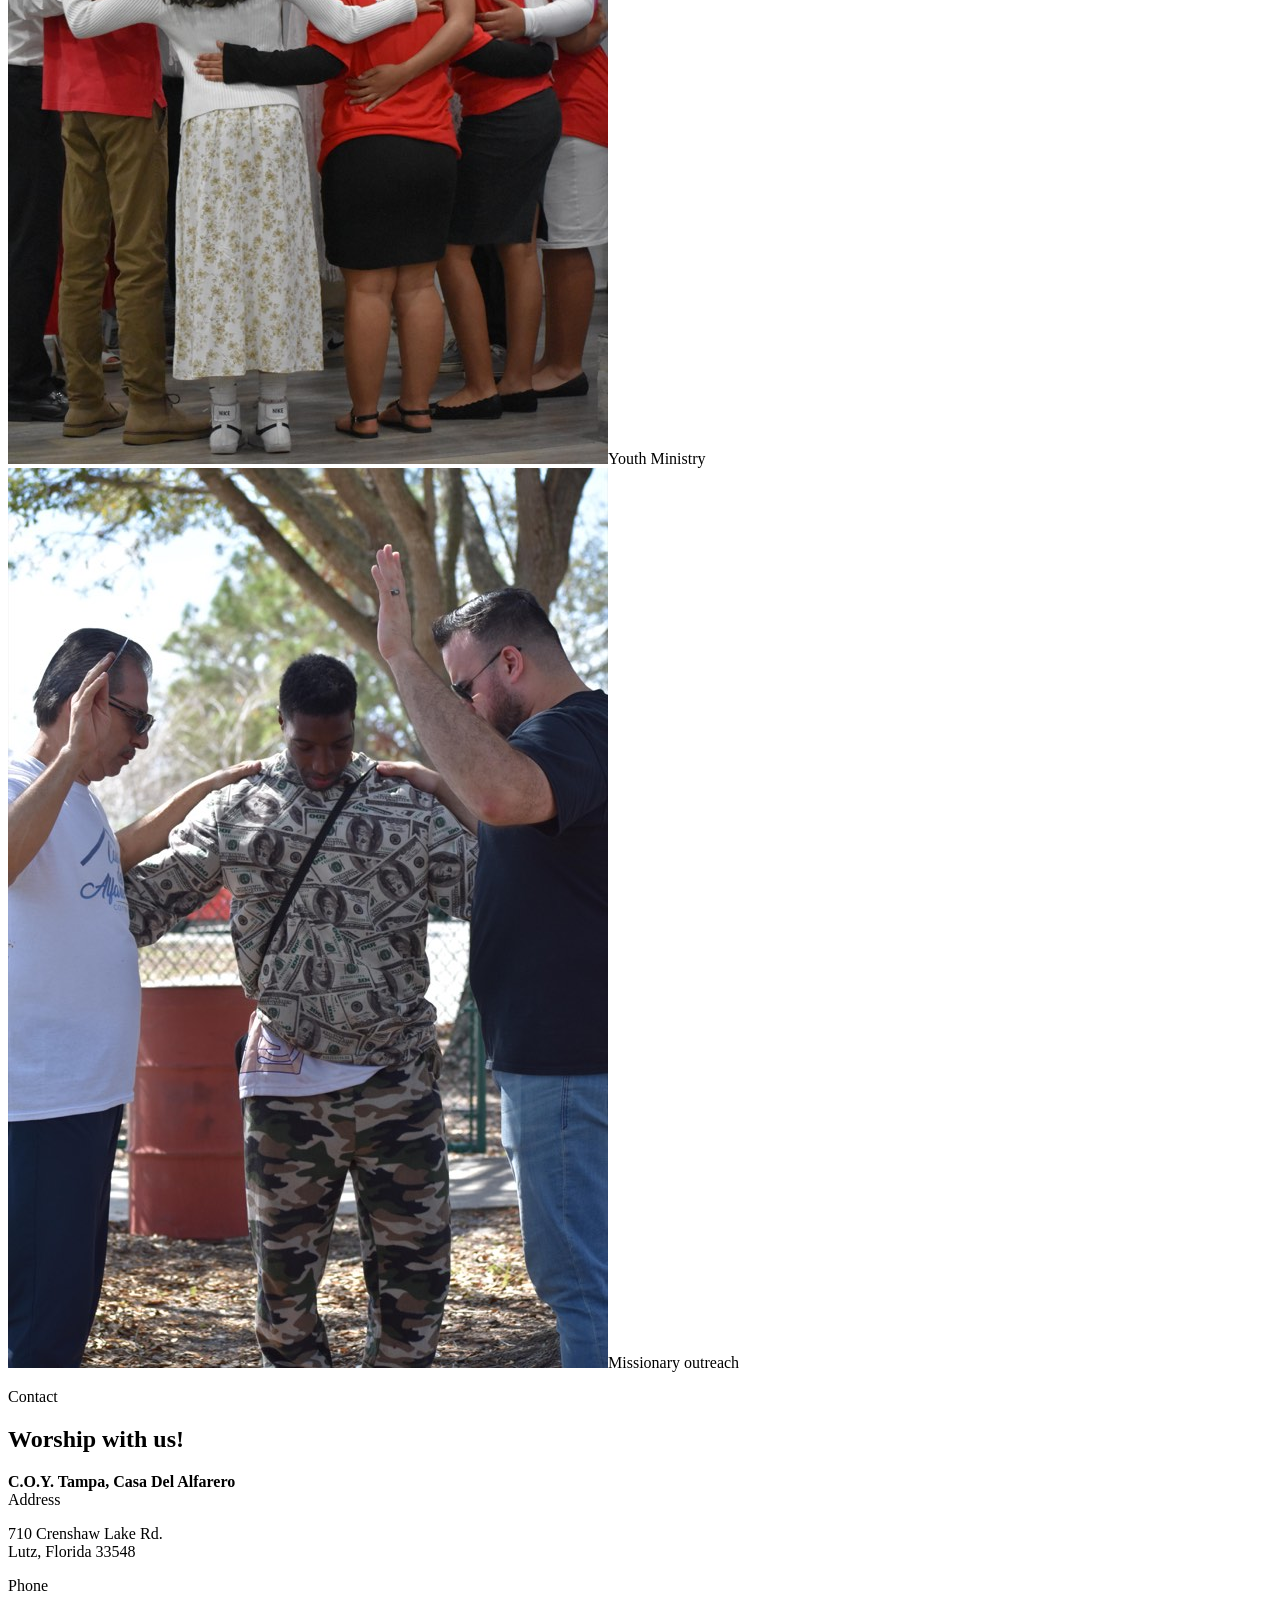
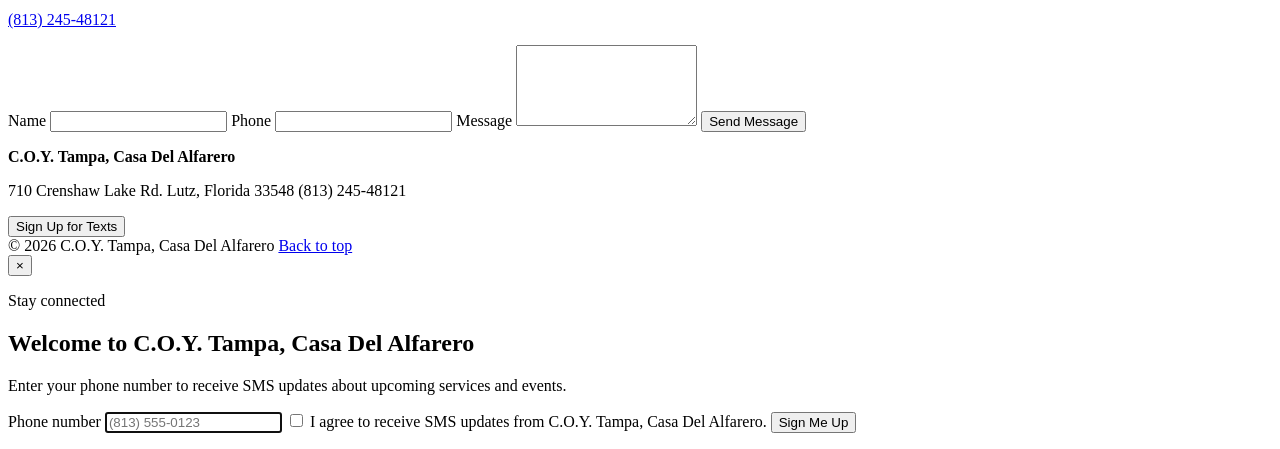
==== commit 12ec14fb: "Correct stylesheet link in index.html Fixed the href attribute in the stylesheet link." ====
--- a/index.html
+++ b/index.html
@@ -8,7 +8,7 @@
       name="description"
       content="C.O.Y. Tampa, Casa Del Alfarero church website with service updates, events, gallery, and contact information."
     />
-    <link rel="stylesheet" href="./styles.css?v=hero-live" />
+    <link rel="stylesheet" href=href="styles.css?v=20260610-follow""./styles.css?v=hero-live" />
   </head>
   <body>
     <header class="site-header">
--- a/styles.css
+++ b/styles.css
@@ -124,7 +124,7 @@
 }
 
 .hero-bg {
-  background-image: url("./assets/hero.jpg");
+  background-image: url("./assets/hero-coy-tampa.png");
   background-position: center;
   background-size: cover;
   transform: scale(1.02);
@@ -666,3 +666,13 @@
 .gallery-follow [data-content="gallery.followSuffix"] {
   display: none;
 }
+
+
+.gallery-follow [data-content="gallery.followSuffix"] {
+    display: inline;
+}
+
+
+.gallery-follow span {
+    display: inline !important;
+}
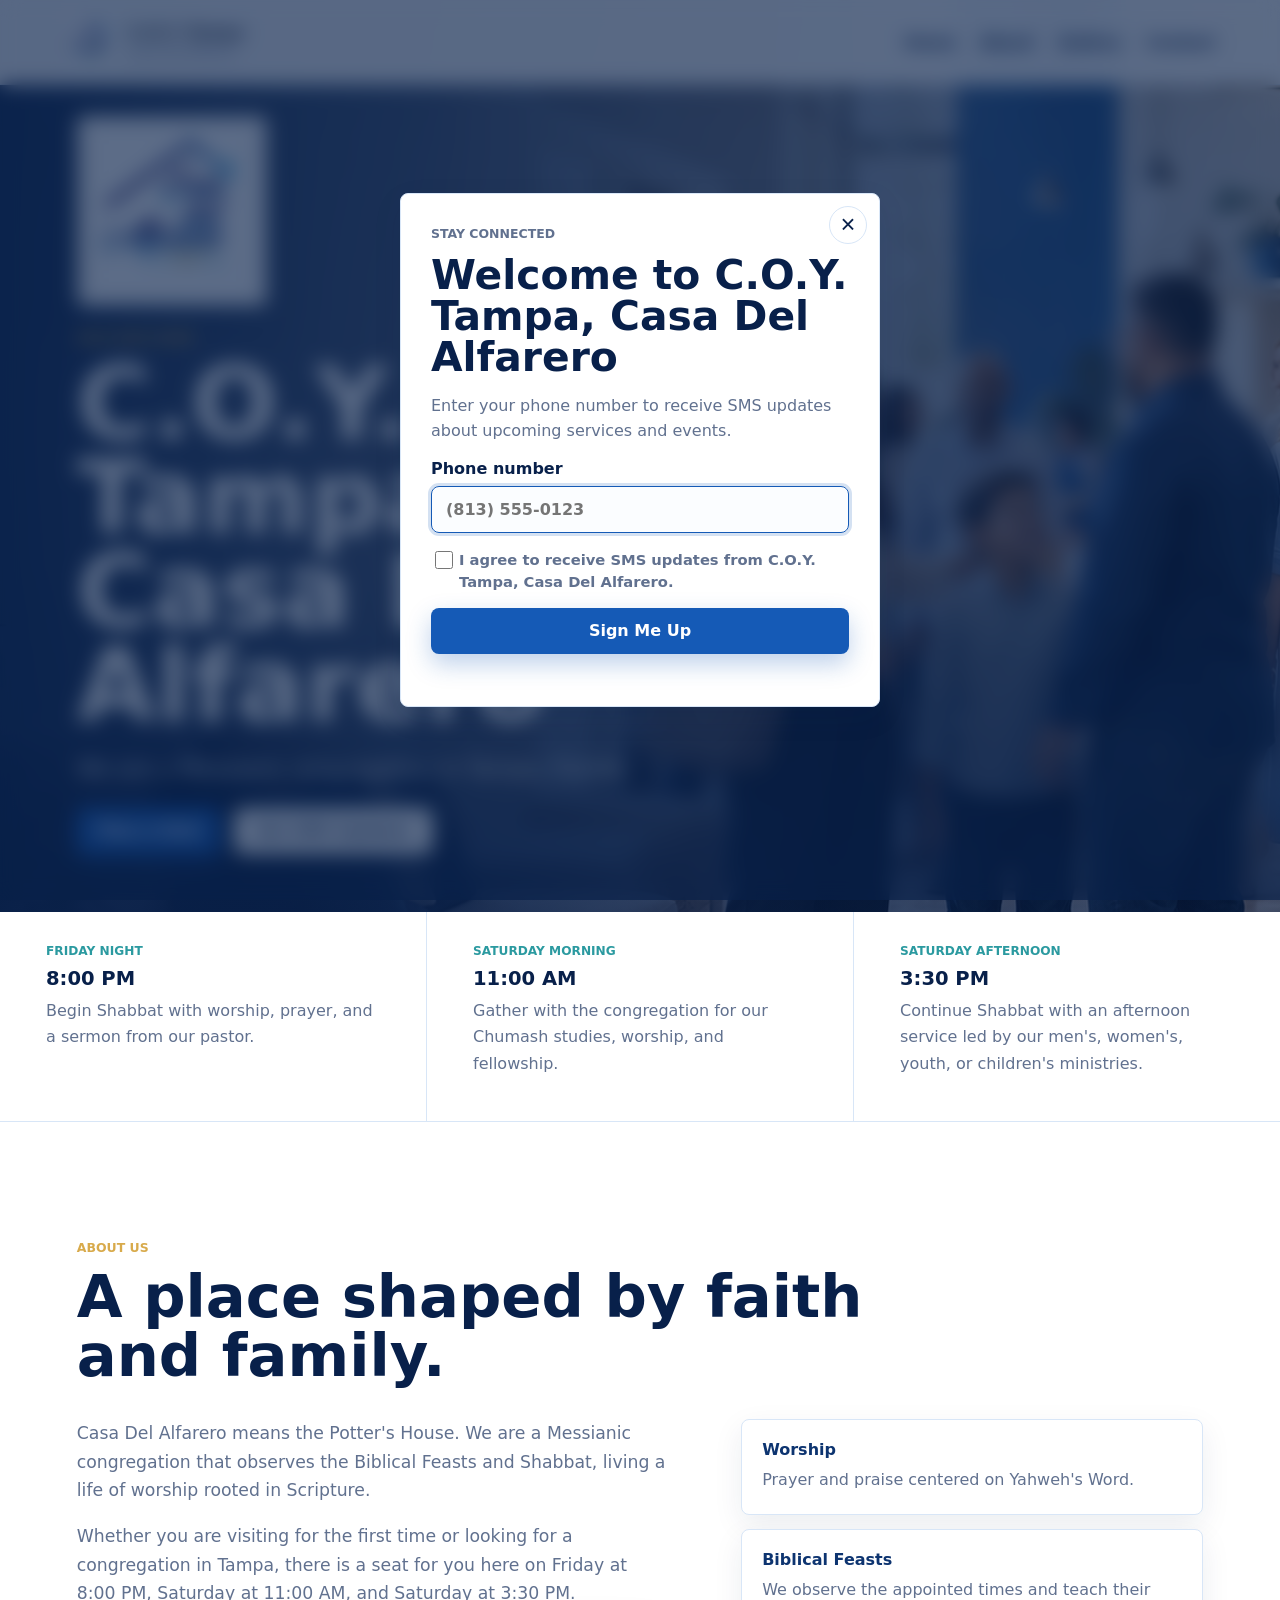
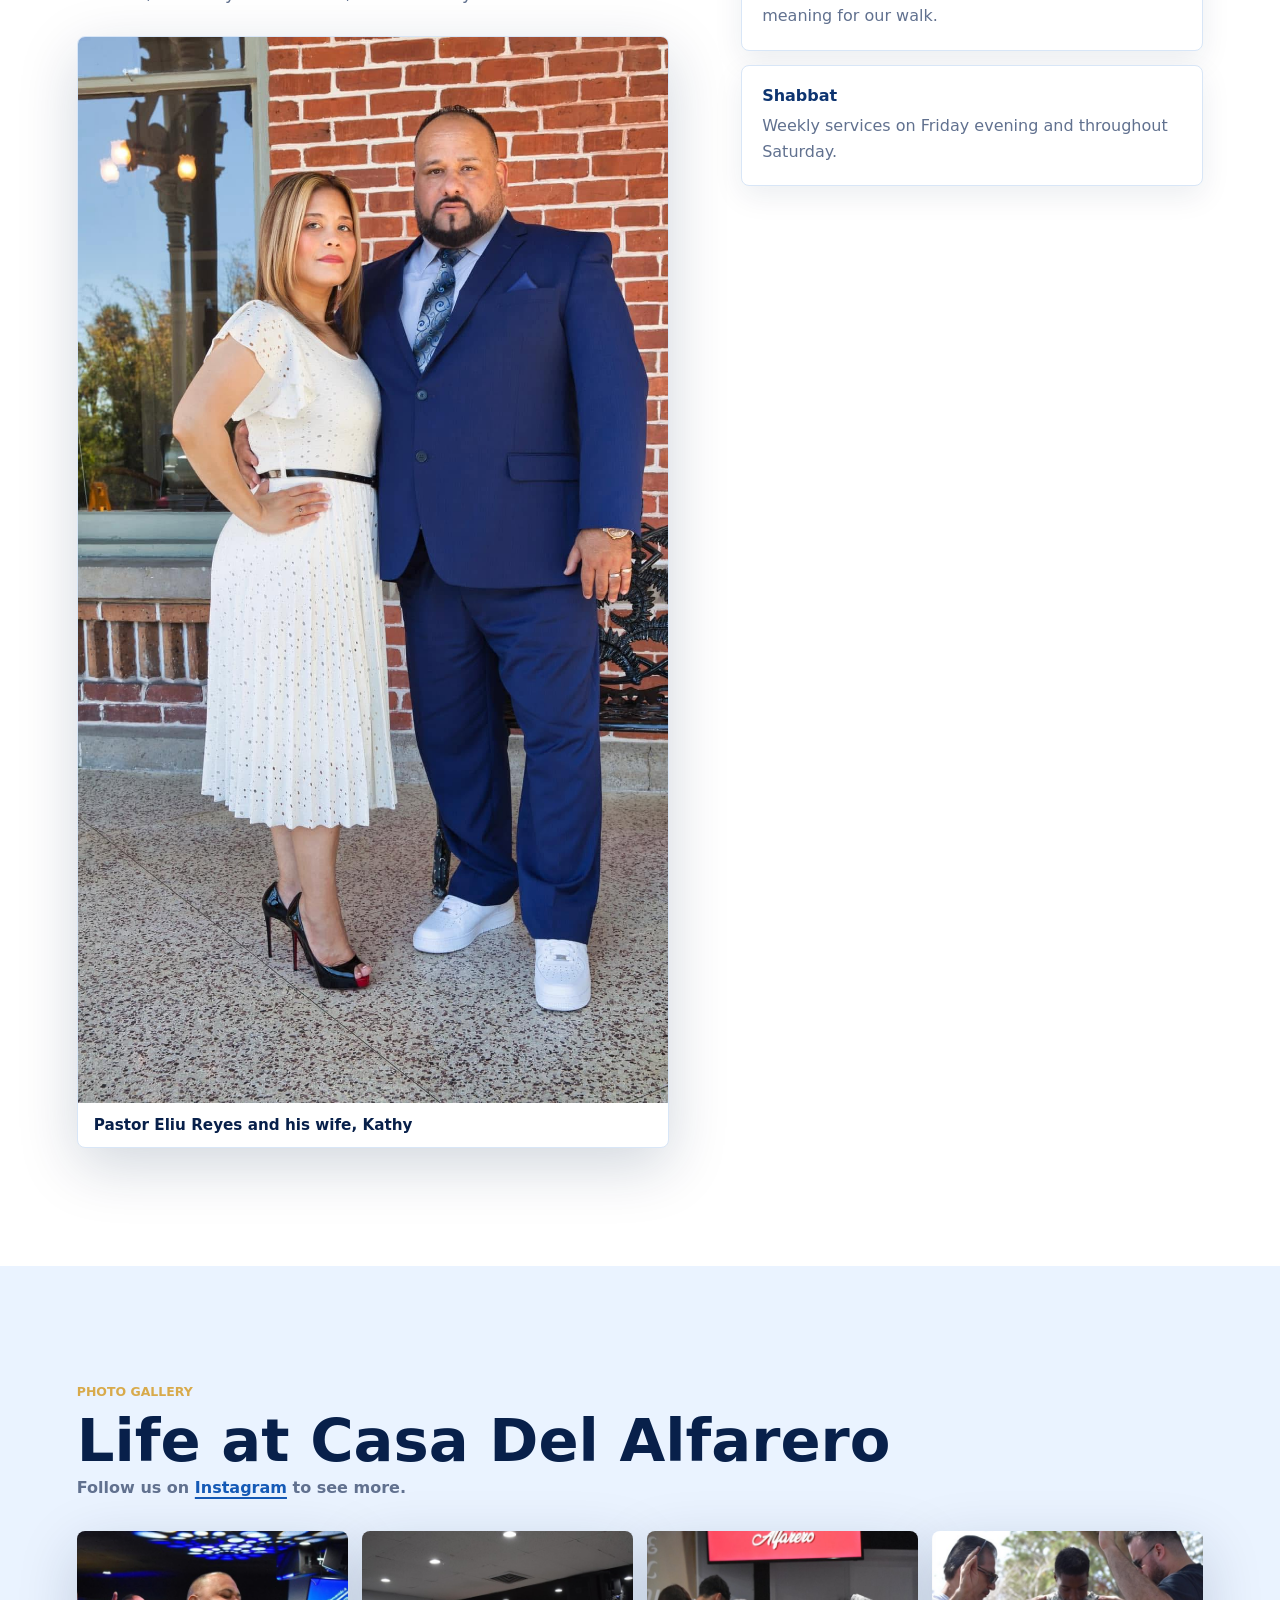
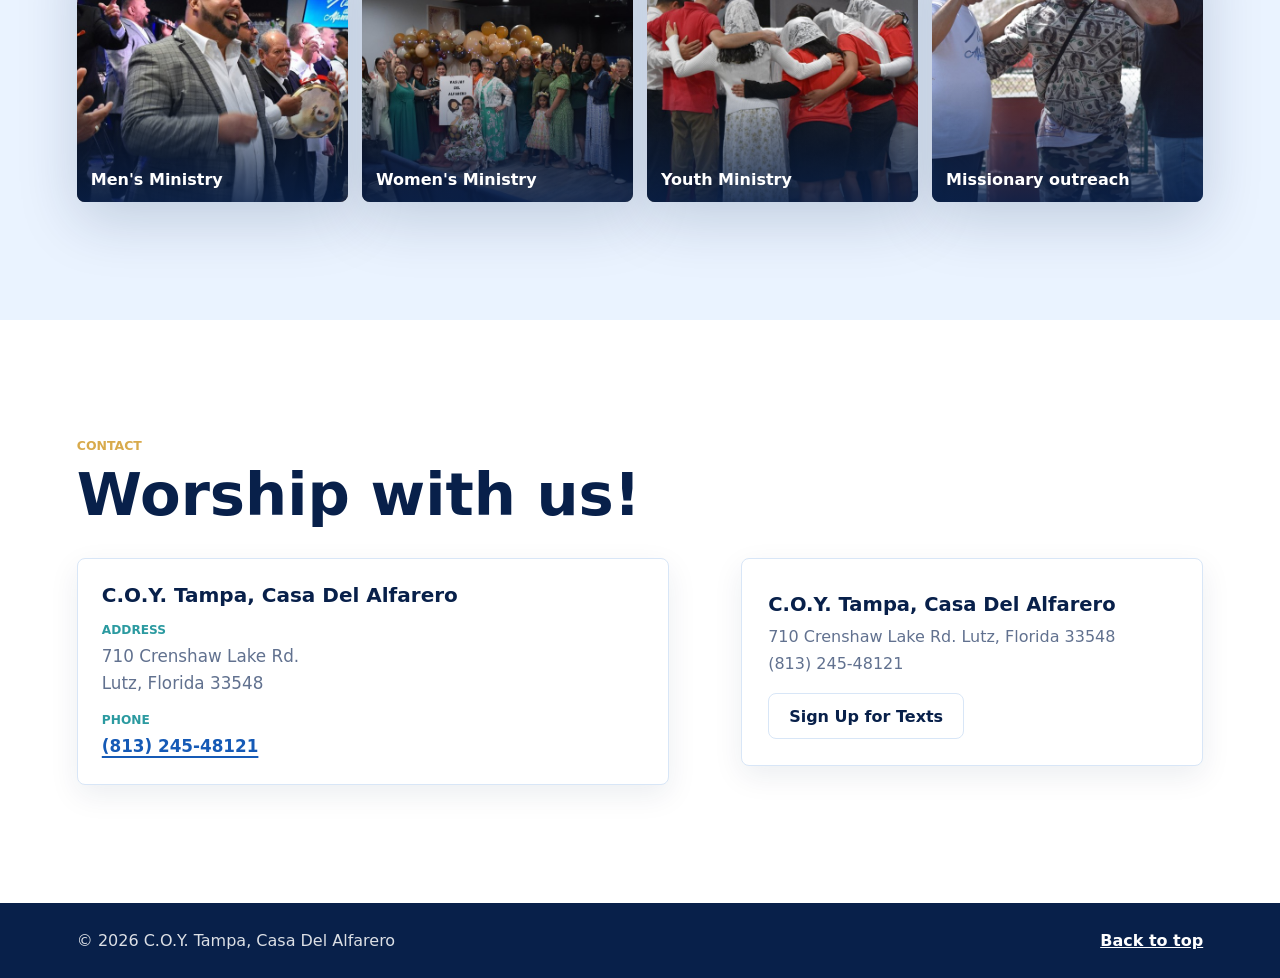
==== commit 57d405e1: "Fix stylesheet link in index.html" ====
--- a/index.html
+++ b/index.html
@@ -8,7 +8,7 @@
       name="description"
       content="C.O.Y. Tampa, Casa Del Alfarero church website with service updates, events, gallery, and contact information."
     />
-    <link rel="stylesheet" href=href="styles.css?v=20260610-follow""./styles.css?v=hero-live" />
+    <link rel="stylesheet" href="./styles.css?v=20260610-follow" />
   </head>
   <body>
     <header class="site-header">
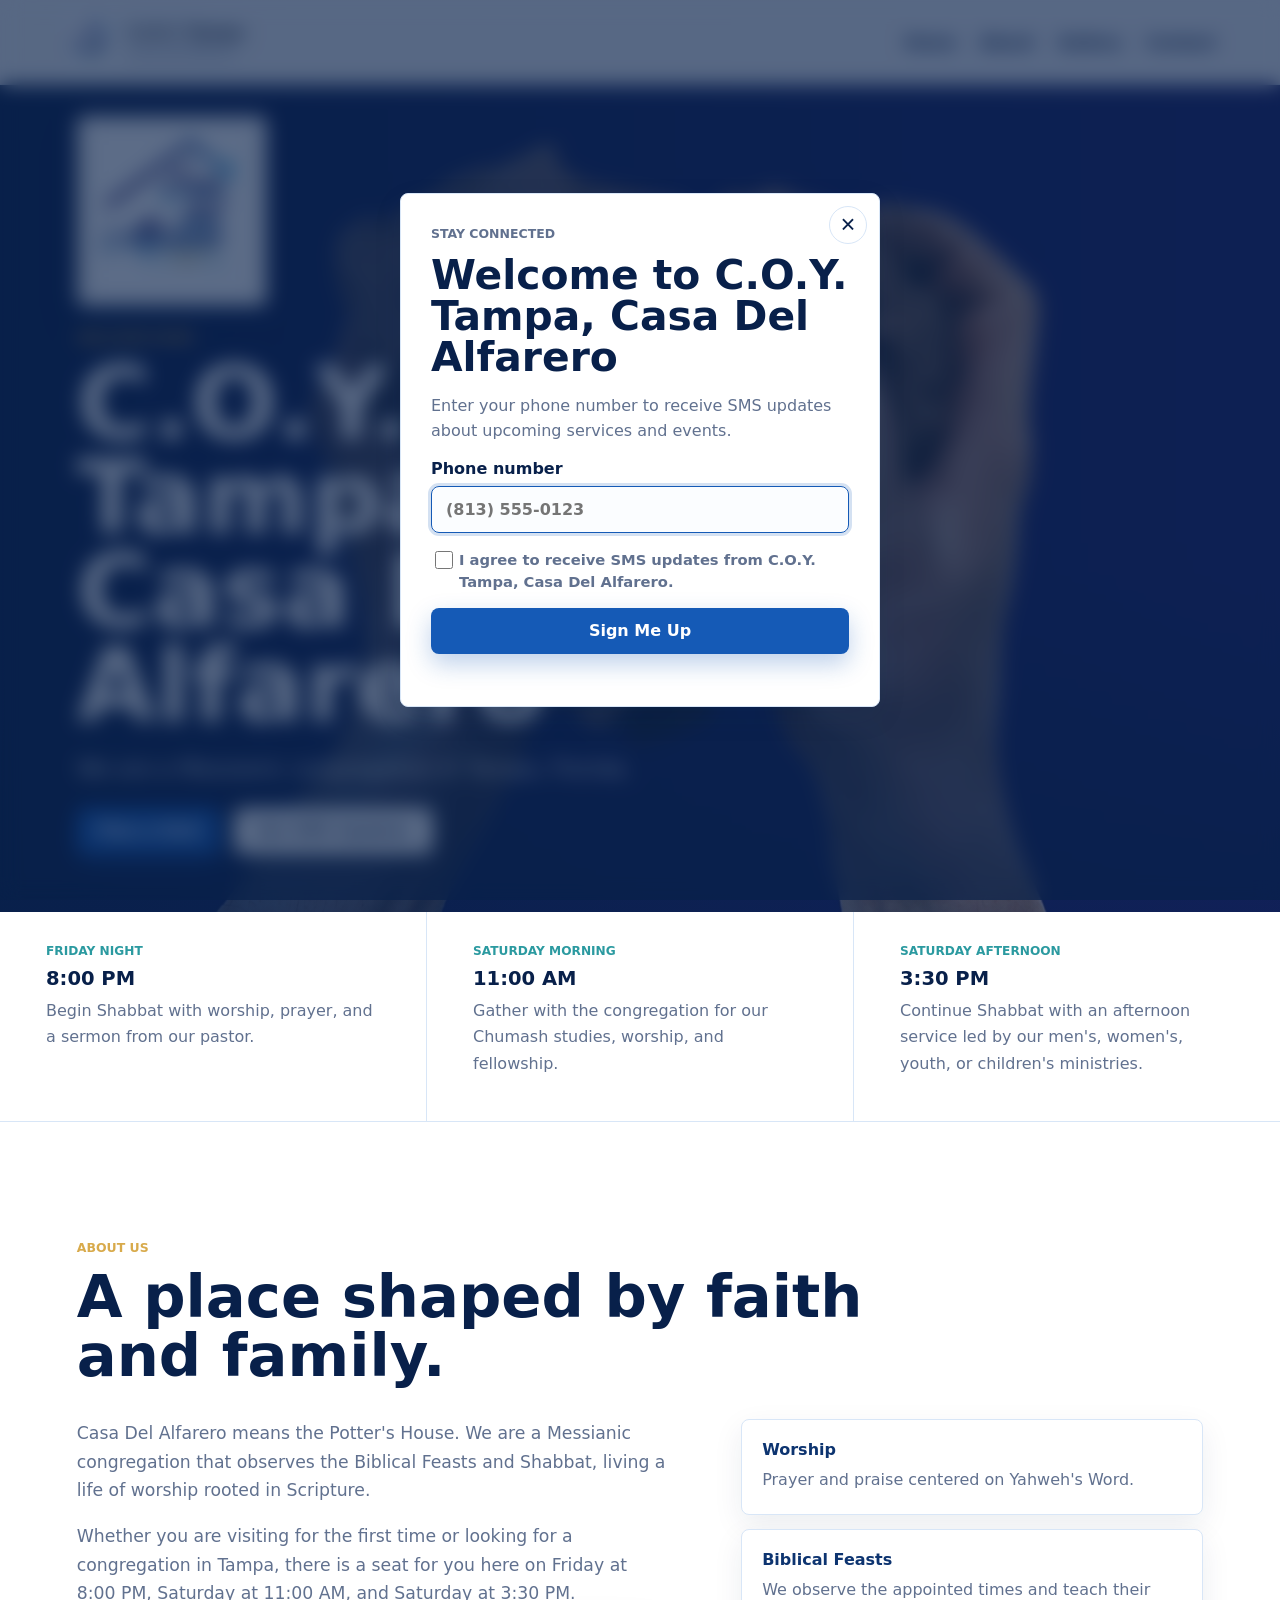
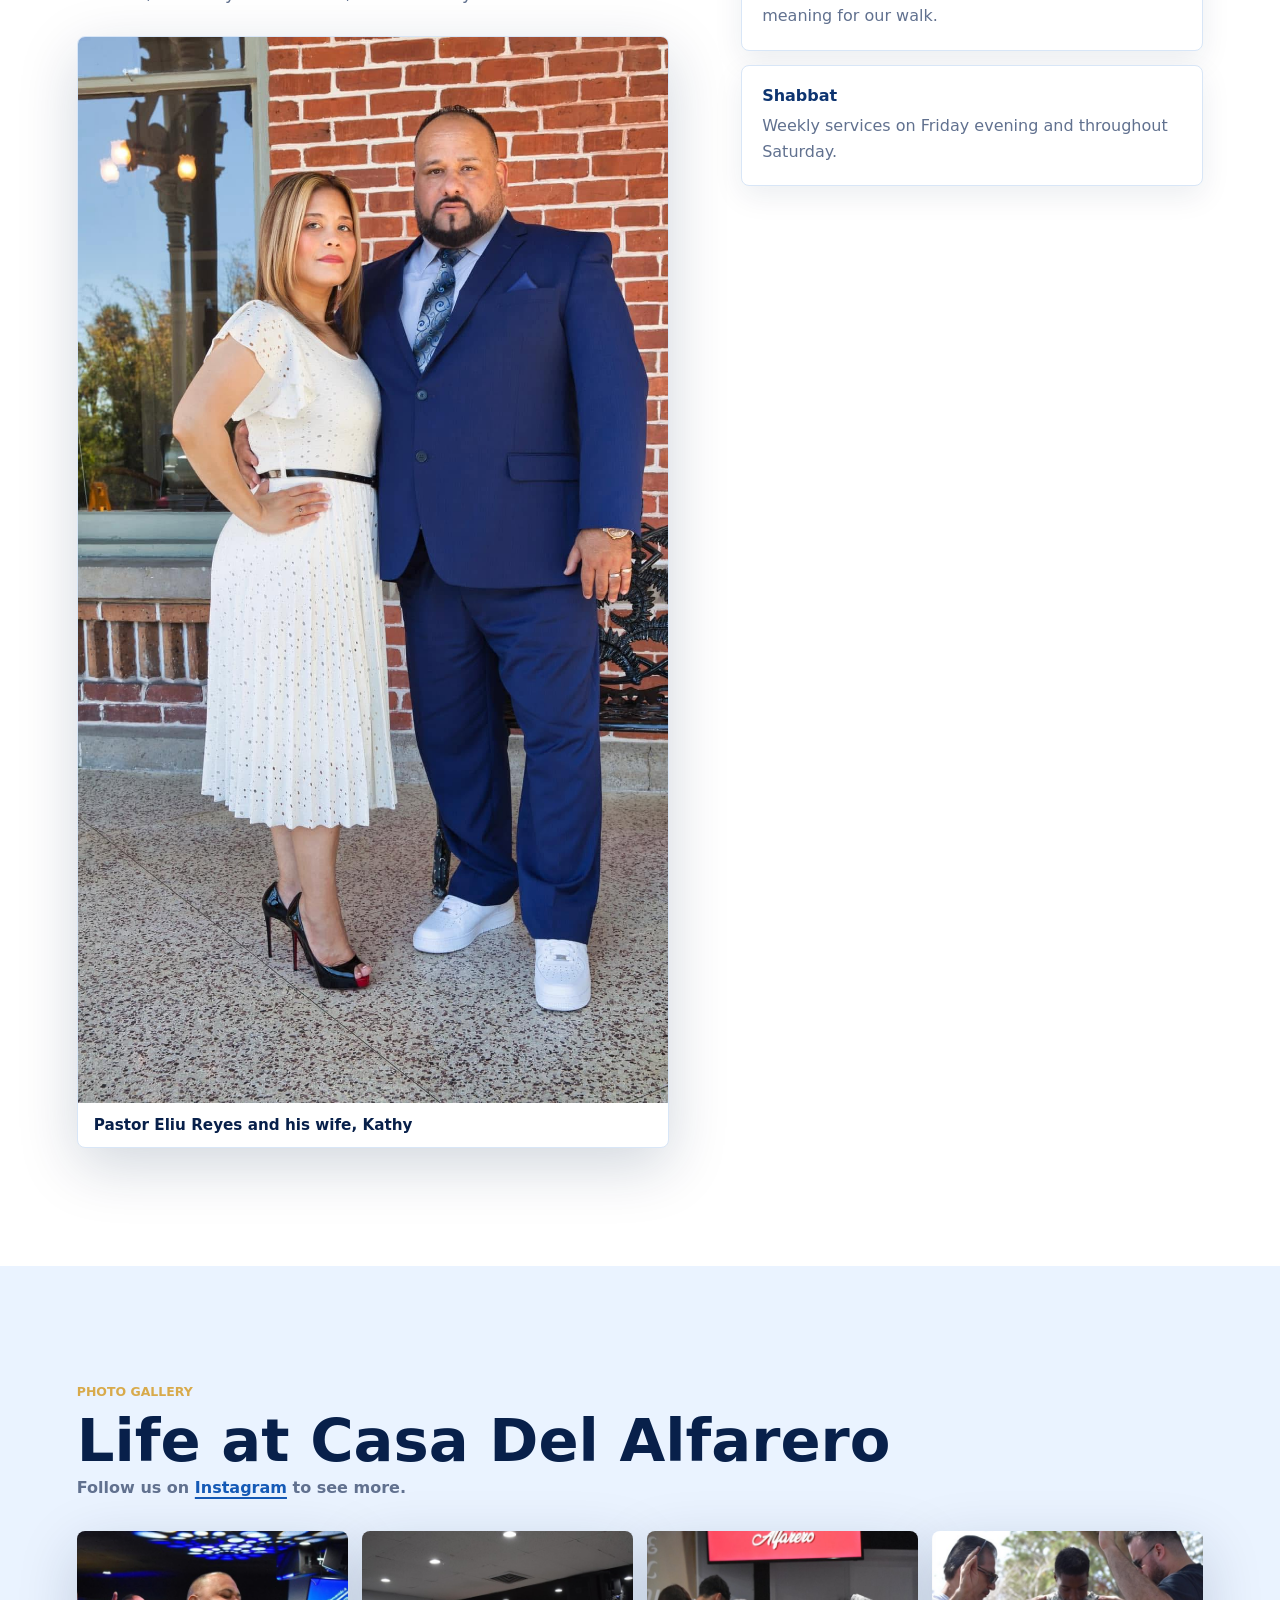
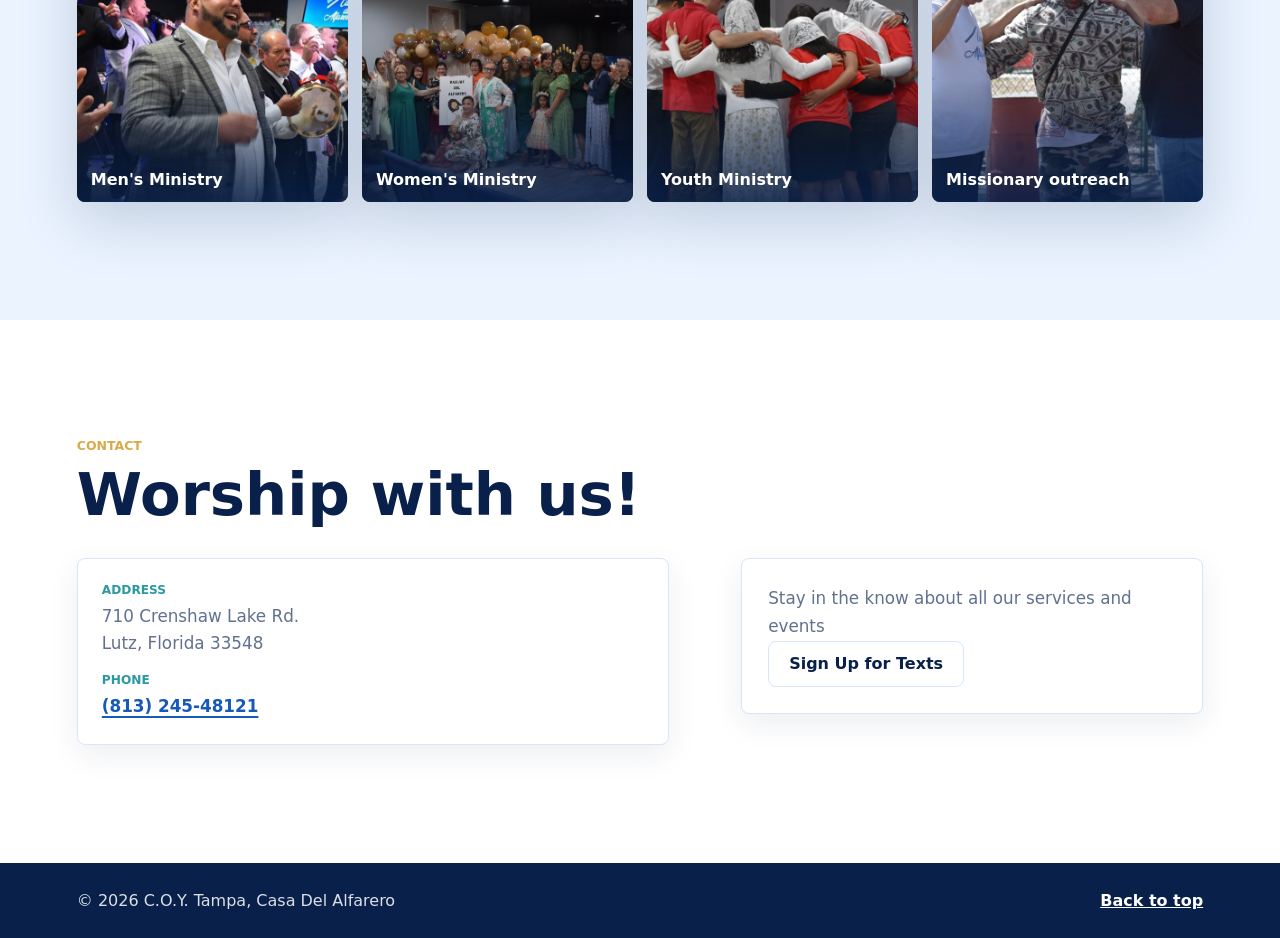
==== commit 64d9cde0: "Update stylesheet version in index.html" ====
--- a/index.html
+++ b/index.html
@@ -8,7 +8,7 @@
       name="description"
       content="C.O.Y. Tampa, Casa Del Alfarero church website with service updates, events, gallery, and contact information."
     />
-    <link rel="stylesheet" href="./styles.css?v=20260610-follow" />
+    <link rel="stylesheet" href="./styles.css?v=20260610-hero-contact" />
   </head>
   <body>
     <header class="site-header">
--- a/styles.css
+++ b/styles.css
@@ -124,7 +124,7 @@
 }
 
 .hero-bg {
-  background-image: url("./assets/hero-coy-tampa.png");
+  background-image: url("./assets/Hero.jpg");
   background-position: center;
   background-size: cover;
   transform: scale(1.02);
@@ -676,3 +676,24 @@
 .gallery-follow span {
     display: inline !important;
 }
+
+
+.contact-info > strong,
+.contact-card > strong {
+    display: none;
+}
+
+
+.hero-bg {
+    background-image: url("./assets/Hero.jpg") !important;
+}
+
+
+.contact-card p {
+    font-size: 0;
+}
+
+.contact-card p::before {
+    content: "Stay in the know about all our services and events";
+    font-size: 1.05rem;
+}
